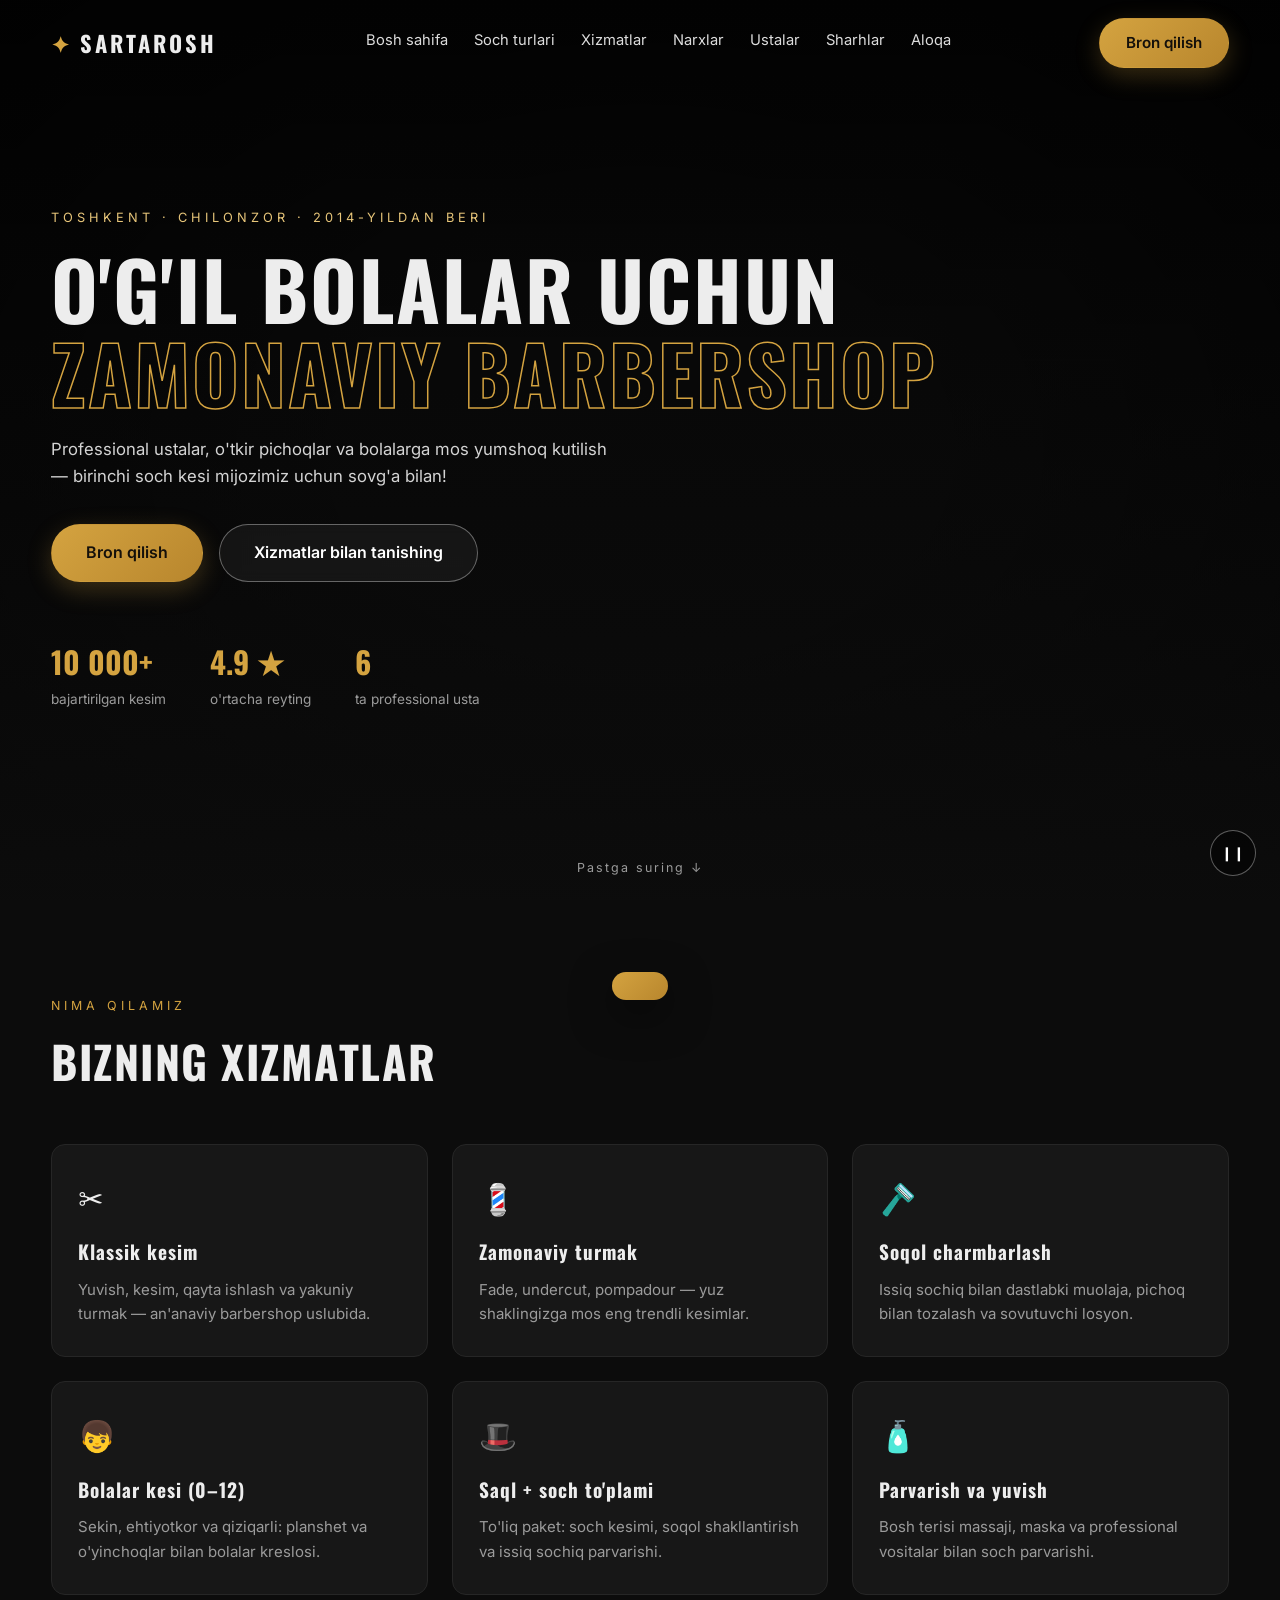
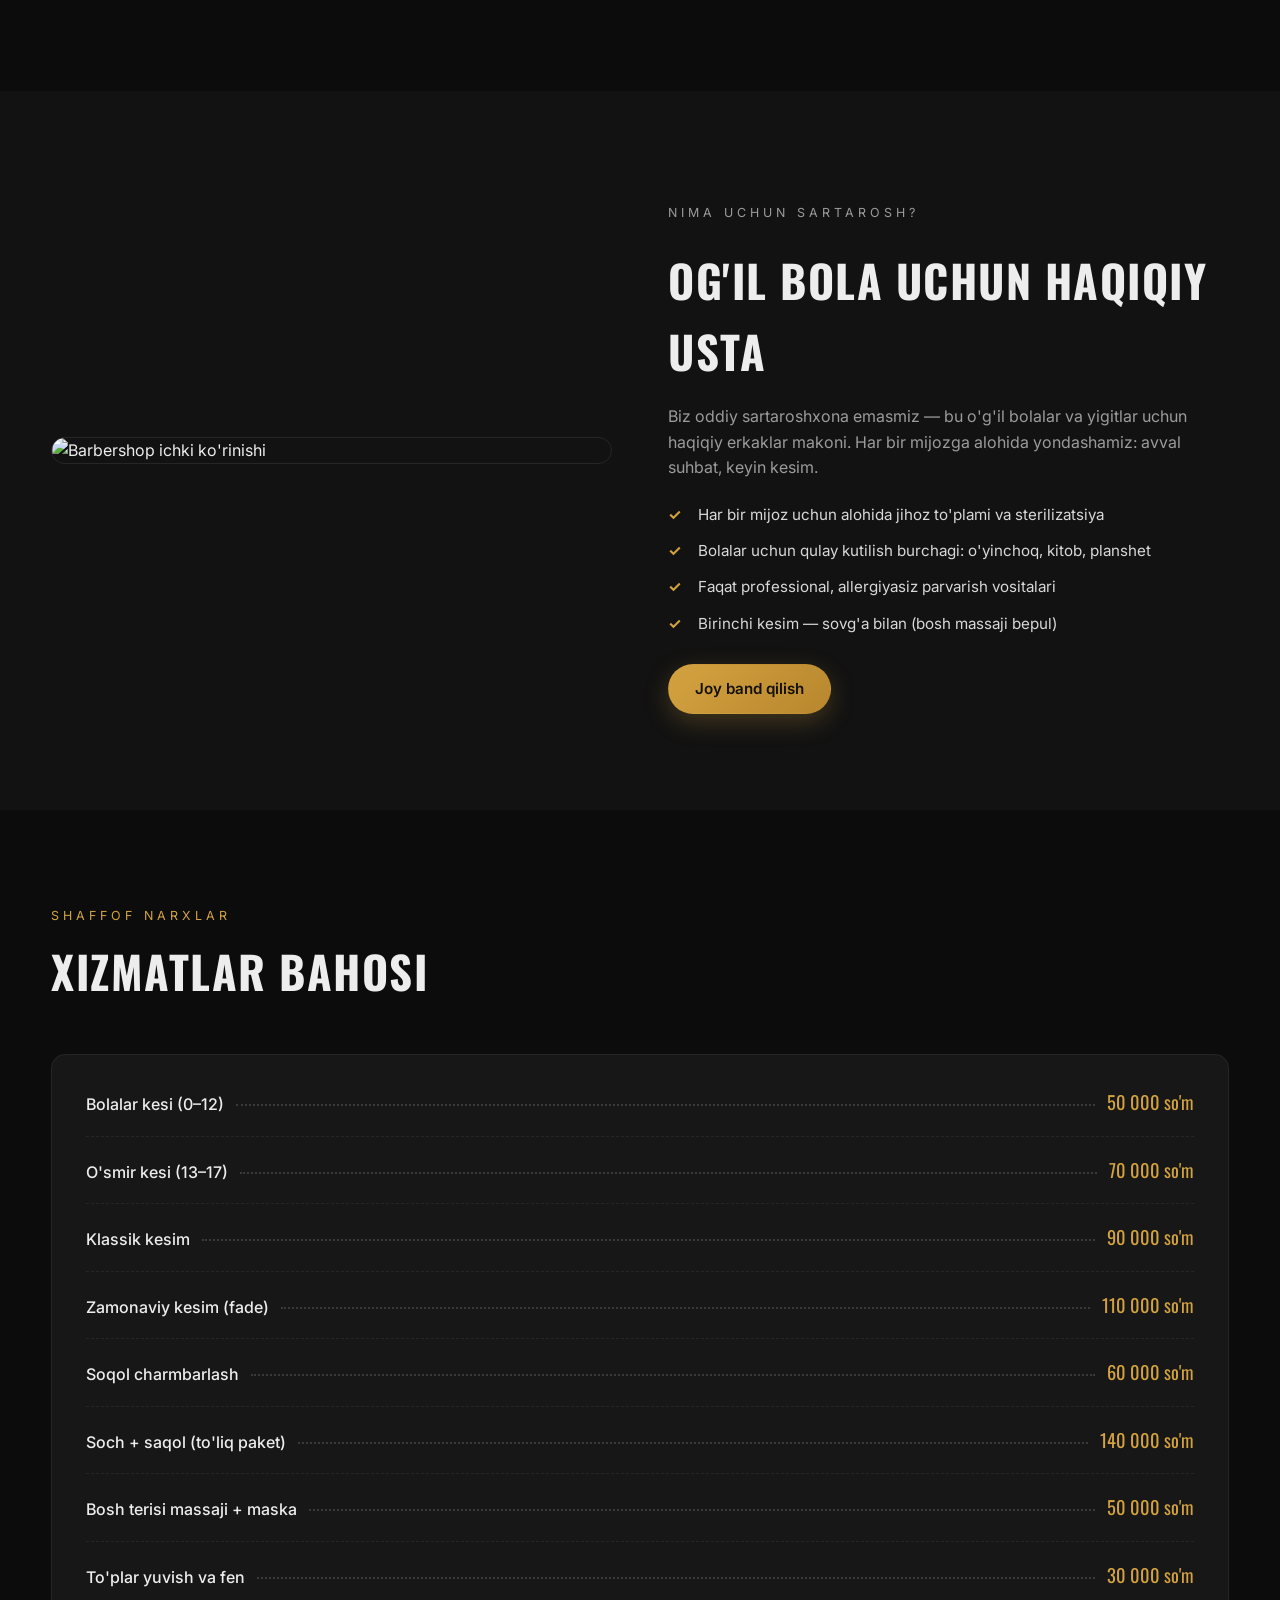
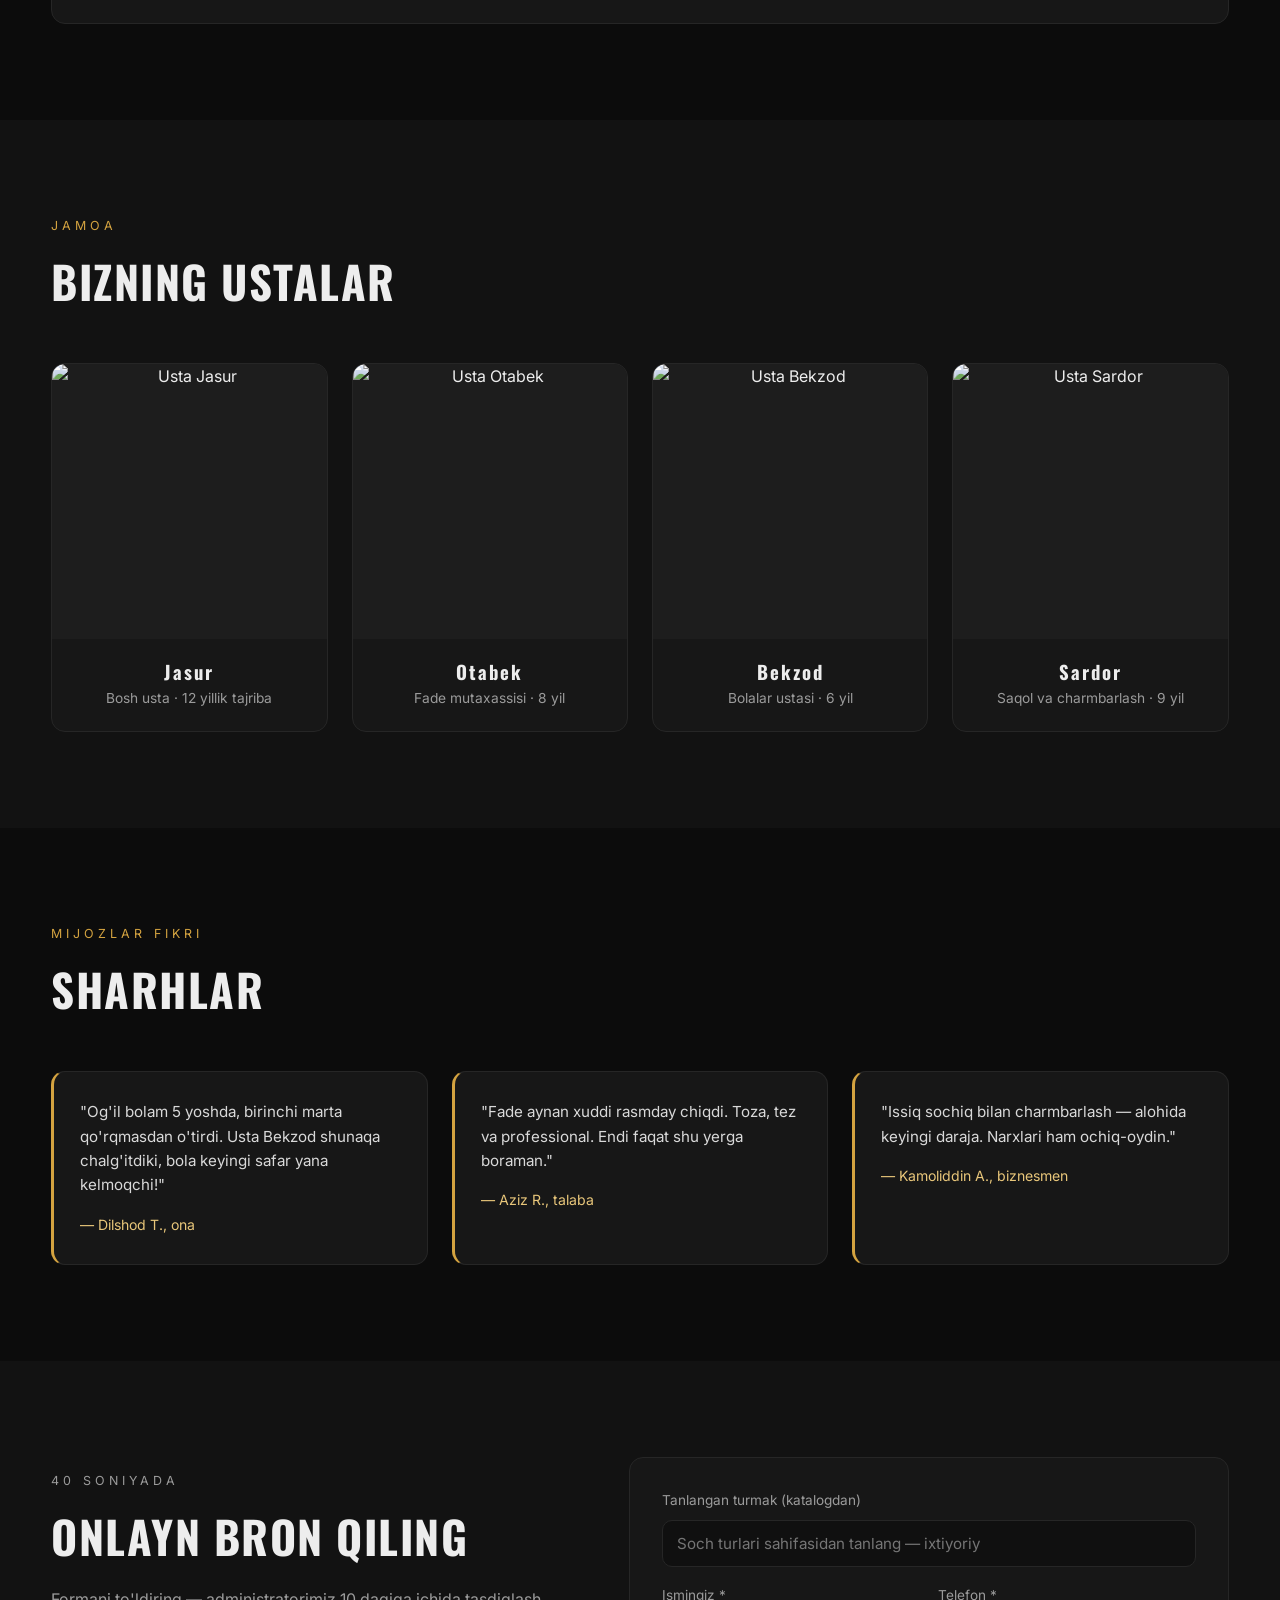
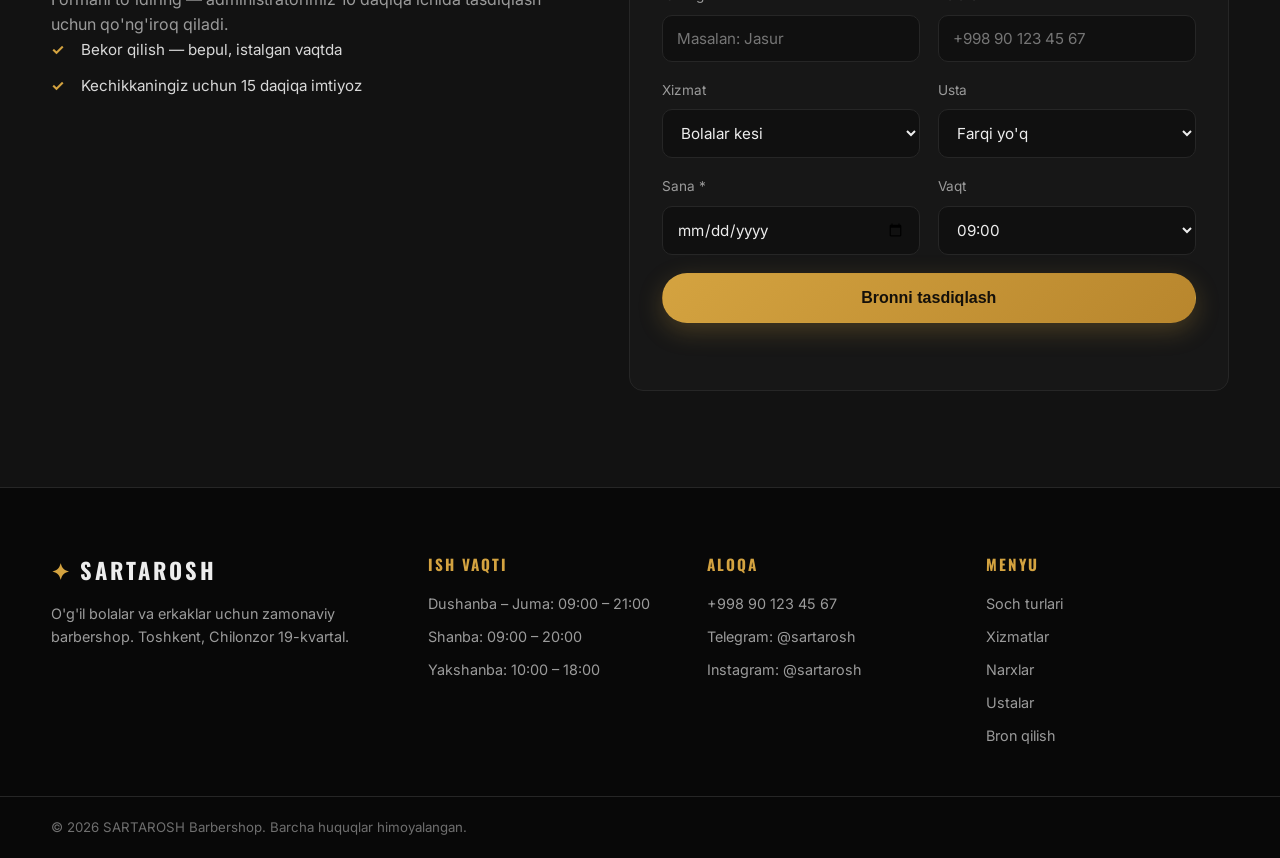
==== index.html @ 1b525645 "Sartarosh barbershop site" ====
<!DOCTYPE html>
<html lang="uz">
<head>
  <meta charset="UTF-8" />
  <meta name="viewport" content="width=device-width, initial-scale=1.0" />
  <title>SARTAROSH — O'g'il bolalar uchun zamonaviy barbershop</title>
  <meta name="description" content="SARTAROSH — o'g'il bolalar va erkaklar uchun professional barbershop. Soch turmagi, soqol charmbarlash, bolalar kesi. Onlayn bron qiling." />
  <link rel="preconnect" href="https://fonts.googleapis.com" />
  <link rel="preconnect" href="https://fonts.gstatic.com" crossorigin />
  <link href="https://fonts.googleapis.com/css2?family=Oswald:wght@400;500;600;700&family=Inter:wght@300;400;500;600&display=swap" rel="stylesheet" />
  <link rel="stylesheet" href="style.css" />
</head>
<body>

  <!-- ======= HEADER ======= -->
  <header class="header" id="header">
    <div class="container header__inner">
      <a href="#home" class="logo">
        <span class="logo__icon">✦</span>
        SARTAROSH
      </a>

      <nav class="nav" id="nav">
        <a href="#home" class="nav__link">Bosh sahifa</a>
        <a href="hairstyles.html" class="nav__link">Soch turlari</a>
        <a href="#services" class="nav__link">Xizmatlar</a>
        <a href="#prices" class="nav__link">Narxlar</a>
        <a href="#team" class="nav__link">Ustalar</a>
        <a href="#reviews" class="nav__link">Sharhlar</a>
        <a href="#contact" class="nav__link">Aloqa</a>
      </nav>

      <a href="#booking" class="btn btn--gold header__cta">Bron qilish</a>

      <button class="burger" id="burger" aria-label="Menyu" aria-expanded="false">
        <span></span><span></span><span></span>
      </button>
    </div>
  </header>

  <!-- ======= HERO (background video) ======= -->
  <section class="hero" id="home">
    <div class="hero__media">
      <video
        class="hero__video"
        id="heroVideo"
        autoplay
        muted
        loop
        playsinline
        preload="auto"
        poster="https://assets.mixkit.co/videos/43241/43241-thumb-720-0.jpg"
      >
        <source src="https://assets.mixkit.co/videos/43241/43241-720.mp4" type="video/mp4" />
      </video>
      <div class="hero__overlay"></div>
    </div>

    <div class="container hero__content">
      <p class="hero__eyebrow">Toshkent · Chilonzor · 2014-yildan beri</p>
      <h1 class="hero__title">
        O'G'IL BOLALAR UCHUN<br />
        <span>ZAMONAVIY BARBERSHOP</span>
      </h1>
      <p class="hero__subtitle">
        Professional ustalar, o'tkir pichoqlar va bolalarga mos yumshoq kutilish —
        birinchi soch kesi mijozimiz uchun sovg'a bilan!
      </p>

      <div class="hero__actions">
        <a href="#booking" class="btn btn--gold btn--lg">Bron qilish</a>
        <a href="#services" class="btn btn--ghost btn--lg">Xizmatlar bilan tanishing</a>
      </div>

      <div class="hero__stats">
        <div class="stat"><strong>10 000+</strong><span>bajartirilgan kesim</span></div>
        <div class="stat"><strong>4.9 ★</strong><span>o'rtacha reyting</span></div>
        <div class="stat"><strong>6</strong><span>ta professional usta</span></div>
      </div>
    </div>

    <button class="video-toggle" id="videoToggle" aria-label="Videoni to'xtatish">❙❙</button>
    <a href="#services" class="hero__scroll">Pastga suring ↓</a>
  </section>

  <!-- ======= SERVICES ======= -->
  <section class="section" id="services">
    <div class="container">
      <div class="section__head reveal">
        <p class="section__eyebrow">Nima qilamiz</p>
        <h2 class="section__title">Bizning xizmatlar</h2>
      </div>

      <div class="grid grid--3">
        <article class="card reveal">
          <div class="card__icon">✂️</div>
          <h3>Klassik kesim</h3>
          <p>Yuvish, kesim, qayta ishlash va yakuniy turmak — an'anaviy barbershop uslubida.</p>
        </article>

        <article class="card reveal">
          <div class="card__icon">💈</div>
          <h3>Zamonaviy turmak</h3>
          <p>Fade, undercut, pompadour — yuz shaklingizga mos eng trendli kesimlar.</p>
        </article>

        <article class="card reveal">
          <div class="card__icon">🪒</div>
          <h3>Soqol charmbarlash</h3>
          <p>Issiq sochiq bilan dastlabki muolaja, pichoq bilan tozalash va sovutuvchi losyon.</p>
        </article>

        <article class="card reveal">
          <div class="card__icon">👦</div>
          <h3>Bolalar kesi (0–12)</h3>
          <p>Sekin, ehtiyotkor va qiziqarli: planshet va o'yinchoqlar bilan bolalar kreslosi.</p>
        </article>

        <article class="card reveal">
          <div class="card__icon">🎩</div>
          <h3>Saql + soch to'plami</h3>
          <p>To'liq paket: soch kesimi, soqol shakllantirish va issiq sochiq parvarishi.</p>
        </article>

        <article class="card reveal">
          <div class="card__icon">🧴</div>
          <h3>Parvarish va yuvish</h3>
          <p>Bosh terisi massaji, maska va professional vositalar bilan soch parvarishi.</p>
        </article>
      </div>
    </div>
  </section>

  <!-- ======= ABOUT / SPLIT ======= -->
  <section class="section section--alt" id="about">
    <div class="container split">
      <div class="split__media reveal">
        <img
          src="https://images.unsplash.com/photo-1503951914875-452162b0f3f1?w=900&q=80"
          alt="Barbershop ichki ko'rinishi"
          loading="lazy"
        />
      </div>
      <div class="split__text reveal">
        <p class="section__eyebrow">Nima uchun SARTAROSH?</p>
        <h2 class="section__title">Og'il bola uchun haqiqiy usta</h2>
        <p>
          Biz oddiy sartaroshxona emasmiz — bu o'g'il bolalar va yigitlar uchun
          haqiqiy erkaklar makoni. Har bir mijozga alohida yondashamiz: avval
          suhbat, keyin kesim.
        </p>
        <ul class="checklist">
          <li>Har bir mijoz uchun alohida jihoz to'plami va sterilizatsiya</li>
          <li>Bolalar uchun qulay kutilish burchagi: o'yinchoq, kitob, planshet</li>
          <li>Faqat professional, allergiyasiz parvarish vositalari</li>
          <li>Birinchi kesim — sovg'a bilan (bosh massaji bepul)</li>
        </ul>
        <a href="#booking" class="btn btn--gold">Joy band qilish</a>
      </div>
    </div>
  </section>

  <!-- ======= PRICES ======= -->
  <section class="section" id="prices">
    <div class="container">
      <div class="section__head reveal">
        <p class="section__eyebrow">Shaffof narxlar</p>
        <h2 class="section__title">Xizmatlar bahosi</h2>
      </div>

      <div class="prices reveal">
        <div class="price"><span class="price__name">Bolalar kesi (0–12)</span><span class="price__dots"></span><span class="price__val">50 000 so'm</span></div>
        <div class="price"><span class="price__name">O'smir kesi (13–17)</span><span class="price__dots"></span><span class="price__val">70 000 so'm</span></div>
        <div class="price"><span class="price__name">Klassik kesim</span><span class="price__dots"></span><span class="price__val">90 000 so'm</span></div>
        <div class="price"><span class="price__name">Zamonaviy kesim (fade)</span><span class="price__dots"></span><span class="price__val">110 000 so'm</span></div>
        <div class="price"><span class="price__name">Soqol charmbarlash</span><span class="price__dots"></span><span class="price__val">60 000 so'm</span></div>
        <div class="price"><span class="price__name">Soch + saqol (to'liq paket)</span><span class="price__dots"></span><span class="price__val">140 000 so'm</span></div>
        <div class="price"><span class="price__name">Bosh terisi massaji + maska</span><span class="price__dots"></span><span class="price__val">50 000 so'm</span></div>
        <div class="price"><span class="price__name">To'plar yuvish va fen</span><span class="price__dots"></span><span class="price__val">30 000 so'm</span></div>
      </div>
    </div>
  </section>

  <!-- ======= TEAM ======= -->
  <section class="section section--alt" id="team">
    <div class="container">
      <div class="section__head reveal">
        <p class="section__eyebrow">Jamoa</p>
        <h2 class="section__title">Bizning ustalar</h2>
      </div>

      <div class="grid grid--4">
        <article class="person reveal">
          <div class="person__photo">
            <img src="https://images.unsplash.com/photo-1621605815971-fbc98d665033?w=600&q=80" alt="Usta Jasur" loading="lazy" />
          </div>
          <h3>Jasur</h3>
          <p>Bosh usta · 12 yillik tajriba</p>
        </article>

        <article class="person reveal">
          <div class="person__photo">
            <img src="https://images.unsplash.com/photo-1622286342621-4bd786c2447c?w=600&q=80" alt="Usta Otabek" loading="lazy" />
          </div>
          <h3>Otabek</h3>
          <p>Fade mutaxassisi · 8 yil</p>
        </article>

        <article class="person reveal">
          <div class="person__photo">
            <img src="https://images.unsplash.com/photo-1599351431202-1e0f0137899a?w=600&q=80" alt="Usta Bekzod" loading="lazy" />
          </div>
          <h3>Bekzod</h3>
          <p>Bolalar ustasi · 6 yil</p>
        </article>

        <article class="person reveal">
          <div class="person__photo">
            <img src="https://images.unsplash.com/photo-1503951914875-452162b0f3f1?w=600&q=80" alt="Usta Sardor" loading="lazy" />
          </div>
          <h3>Sardor</h3>
          <p>Saqol va charmbarlash · 9 yil</p>
        </article>
      </div>
    </div>
  </section>

  <!-- ======= REVIEWS ======= -->
  <section class="section" id="reviews">
    <div class="container">
      <div class="section__head reveal">
        <p class="section__eyebrow">Mijozlar fikri</p>
        <h2 class="section__title">Sharhlar</h2>
      </div>

      <div class="grid grid--3">
        <blockquote class="quote reveal">
          <p>"Og'il bolam 5 yoshda, birinchi marta qo'rqmasdan o'tirdi. Usta Bekzod shunaqa chalg'itdiki, bola keyingi safar yana kelmoqchi!"</p>
          <footer>— Dilshod T., ona</footer>
        </blockquote>

        <blockquote class="quote reveal">
          <p>"Fade aynan xuddi rasmday chiqdi. Toza, tez va professional. Endi faqat shu yerga boraman."</p>
          <footer>— Aziz R., talaba</footer>
        </blockquote>

        <blockquote class="quote reveal">
          <p>"Issiq sochiq bilan charmbarlash — alohida keyingi daraja. Narxlari ham ochiq-oydin."</p>
          <footer>— Kamoliddin A., biznesmen</footer>
        </blockquote>
      </div>
    </div>
  </section>

  <!-- ======= BOOKING ======= -->
  <section class="section section--alt" id="booking">
    <div class="container booking">
      <div class="booking__text reveal">
        <p class="section__eyebrow">40 soniyada</p>
        <h2 class="section__title">Onlayn bron qiling</h2>
        <p>Formani to'ldiring — administratorimiz 10 daqiqa ichida tasdiqlash uchun qo'ng'iroq qiladi.</p>
        <ul class="checklist">
          <li>Bekor qilish — bepul, istalgan vaqtda</li>
          <li>Kechikkaningiz uchun 15 daqiqa imtiyoz</li>
        </ul>
      </div>

      <form class="form reveal" id="bookingForm" novalidate>
        <label>
          Tanlangan turmak (katalogdan)
          <input type="text" name="style" id="styleInput" placeholder="Soch turlari sahifasidan tanlang — ixtiyoriy" />
        </label>
        <p class="form__style-note" id="styleNote" hidden>
          Katalogdan keldi — <a href="hairstyles.html" style="color: var(--gold-soft); text-decoration: underline;">boshqa turmakni tanlash</a>
        </p>

        <div class="form__row">
          <label>
            Ismingiz *
            <input type="text" name="name" placeholder="Masalan: Jasur" required />
          </label>
          <label>
            Telefon *
            <input type="tel" name="phone" placeholder="+998 90 123 45 67" required />
          </label>
        </div>

        <div class="form__row">
          <label>
            Xizmat
            <select name="service">
              <option>Bolalar kesi</option>
              <option>Klassik kesim</option>
              <option>Zamonaviy kesim (fade)</option>
              <option>Soqol charmbarlash</option>
              <option>Soch + saqol (to'liq paket)</option>
            </select>
          </label>
          <label>
            Usta
            <select name="barber">
              <option>Farqi yo'q</option>
              <option>Jasur</option>
              <option>Otabek</option>
              <option>Bekzod</option>
              <option>Sardor</option>
            </select>
          </label>
        </div>

        <div class="form__row">
          <label>
            Sana *
            <input type="date" name="date" required />
          </label>
          <label>
            Vaqt
            <select name="time">
              <option>09:00</option><option>10:00</option><option>11:00</option>
              <option>12:00</option><option>13:00</option><option>14:00</option>
              <option>15:00</option><option>16:00</option><option>17:00</option>
              <option>18:00</option><option>19:00</option><option>20:00</option>
            </select>
          </label>
        </div>

        <button type="submit" class="btn btn--gold btn--lg btn--block">Bronni tasdiqlash</button>
        <p class="form__note" id="formNote" role="status"></p>
      </form>
    </div>
  </section>

  <!-- ======= CONTACT / FOOTER ======= -->
  <footer class="footer" id="contact">
    <div class="container footer__grid">
      <div>
        <a href="#home" class="logo"><span class="logo__icon">✦</span> SARTAROSH</a>
        <p class="footer__about">O'g'il bolalar va erkaklar uchun zamonaviy barbershop. Toshkent, Chilonzor 19-kvartal.</p>
      </div>

      <div>
        <h4>Ish vaqti</h4>
        <ul class="footer__list">
          <li>Dushanba – Juma: 09:00 – 21:00</li>
          <li>Shanba: 09:00 – 20:00</li>
          <li>Yakshanba: 10:00 – 18:00</li>
        </ul>
      </div>

      <div>
        <h4>Aloqa</h4>
        <ul class="footer__list">
          <li><a href="tel:+998901234567">+998 90 123 45 67</a></li>
          <li><a href="https://t.me/sartarosh" target="_blank" rel="noopener">Telegram: @sartarosh</a></li>
          <li>Instagram: <a href="https://instagram.com/sartarosh" target="_blank" rel="noopener">@sartarosh</a></li>
        </ul>
      </div>

      <div>
        <h4>Menyu</h4>
        <ul class="footer__list">
          <li><a href="hairstyles.html">Soch turlari</a></li>
          <li><a href="#services">Xizmatlar</a></li>
          <li><a href="#prices">Narxlar</a></li>
          <li><a href="#team">Ustalar</a></li>
          <li><a href="#booking">Bron qilish</a></li>
        </ul>
      </div>
    </div>

    <div class="footer__bottom">
      <div class="container">© <span id="year"></span> SARTAROSH Barbershop. Barcha huquqlar himoyalangan.</div>
    </div>
  </footer>

  <!-- Toast -->
  <div class="toast" id="toast" role="alert"></div>

  <script src="script.js"></script>
</body>
</html>
---- style.css ----
/* ============ SARTAROSH — barbershop ============ */
:root {
  --bg: #0c0c0c;
  --bg-alt: #121212;
  --card: #171717;
  --gold: #d4a340;
  --gold-soft: #e8c67a;
  --text: #ededed;
  --muted: #9b9b9b;
  --line: #262626;
  --radius: 14px;
  --container: 1180px;
}

* { margin: 0; padding: 0; box-sizing: border-box; }

html { scroll-behavior: smooth; }

body {
  font-family: "Inter", system-ui, sans-serif;
  background: var(--bg);
  color: var(--text);
  line-height: 1.6;
  -webkit-font-smoothing: antialiased;
}

img { max-width: 100%; display: block; }
a { color: inherit; text-decoration: none; }
ul { list-style: none; }

.container {
  width: min(var(--container), 92%);
  margin-inline: auto;
}

/* ---------- Buttons ---------- */
.btn {
  display: inline-block;
  padding: 12px 26px;
  border-radius: 999px;
  font-weight: 600;
  font-size: 0.95rem;
  border: 1px solid transparent;
  cursor: pointer;
  transition: transform 0.2s ease, background 0.2s ease, box-shadow 0.2s ease;
  text-align: center;
}
.btn:hover { transform: translateY(-2px); }

.btn--gold {
  background: linear-gradient(135deg, var(--gold), #b8862d);
  color: #14100a;
  box-shadow: 0 8px 24px rgba(212, 163, 64, 0.25);
}
.btn--gold:hover { box-shadow: 0 12px 30px rgba(212, 163, 64, 0.4); }

.btn--ghost {
  border-color: rgba(255, 255, 255, 0.35);
  color: #fff;
  background: rgba(255, 255, 255, 0.05);
  backdrop-filter: blur(6px);
}
.btn--ghost:hover { background: rgba(255, 255, 255, 0.12); }

.btn--lg { padding: 15px 34px; font-size: 1rem; }
.btn--block { width: 100%; }

/* ---------- Header ---------- */
.header {
  position: fixed;
  inset: 0 0 auto 0;
  z-index: 50;
  padding: 18px 0;
  transition: background 0.3s ease, padding 0.3s ease, box-shadow 0.3s ease;
}
.header.is-scrolled {
  background: rgba(10, 10, 10, 0.9);
  backdrop-filter: blur(12px);
  padding: 10px 0;
  box-shadow: 0 6px 30px rgba(0, 0, 0, 0.5);
}
.header__inner {
  display: flex;
  align-items: center;
  justify-content: space-between;
  gap: 20px;
}
.logo {
  font-family: "Oswald", sans-serif;
  font-size: 1.4rem;
  font-weight: 700;
  letter-spacing: 3px;
  display: flex;
  align-items: center;
  gap: 8px;
}
.logo__icon { color: var(--gold); }

.nav { display: flex; gap: 26px; }
.nav__link {
  font-size: 0.92rem;
  color: #dcdcdc;
  position: relative;
  padding-bottom: 4px;
}
.nav__link::after {
  content: "";
  position: absolute;
  left: 0; bottom: 0;
  width: 0; height: 2px;
  background: var(--gold);
  transition: width 0.25s ease;
}
.nav__link:hover::after { width: 100%; }

.burger {
  display: none;
  flex-direction: column;
  gap: 5px;
  background: none;
  border: 0;
  cursor: pointer;
  padding: 6px;
}
.burger span {
  width: 26px; height: 2px;
  background: #fff;
  transition: transform 0.25s ease, opacity 0.25s ease;
}
.burger.is-open span:nth-child(1) { transform: translateY(7px) rotate(45deg); }
.burger.is-open span:nth-child(2) { opacity: 0; }
.burger.is-open span:nth-child(3) { transform: translateY(-7px) rotate(-45deg); }

/* ---------- Hero with background video ---------- */
.hero {
  position: relative;
  min-height: 100vh;
  display: flex;
  align-items: center;
  overflow: hidden;
}
.hero__media { position: absolute; inset: 0; z-index: 0; }
.hero__video {
  width: 100%;
  height: 100%;
  object-fit: cover;
  filter: saturate(0.85);
}
.hero__overlay {
  position: absolute;
  inset: 0;
  background:
    linear-gradient(to bottom, rgba(0, 0, 0, 0.75) 0%, rgba(0, 0, 0, 0.35) 40%, rgba(12, 12, 12, 0.95) 100%),
    radial-gradient(ellipse at center, transparent 30%, rgba(0, 0, 0, 0.6) 100%);
}
.hero__content {
  position: relative;
  z-index: 2;
  padding-top: 110px;
  padding-bottom: 90px;
}
.hero__eyebrow {
  color: var(--gold-soft);
  text-transform: uppercase;
  letter-spacing: 4px;
  font-size: 0.8rem;
  margin-bottom: 18px;
}
.hero__title {
  font-family: "Oswald", sans-serif;
  font-size: clamp(2.4rem, 6.5vw, 5rem);
  line-height: 1.05;
  letter-spacing: 2px;
  text-transform: uppercase;
}
.hero__title span {
  color: transparent;
  -webkit-text-stroke: 1.5px var(--gold);
}
.hero__subtitle {
  max-width: 560px;
  margin-top: 22px;
  color: #d4d4d4;
  font-size: 1.05rem;
}
.hero__actions {
  display: flex;
  flex-wrap: wrap;
  gap: 16px;
  margin-top: 34px;
}
.hero__stats {
  display: flex;
  flex-wrap: wrap;
  gap: 44px;
  margin-top: 56px;
}
.stat strong {
  display: block;
  font-family: "Oswald", sans-serif;
  font-size: 1.9rem;
  color: var(--gold);
}
.stat span { font-size: 0.85rem; color: var(--muted); }

.hero__scroll {
  position: absolute;
  left: 50%;
  bottom: 22px;
  transform: translateX(-50%);
  z-index: 2;
  font-size: 0.78rem;
  letter-spacing: 2px;
  color: var(--muted);
  animation: bob 2s ease-in-out infinite;
}
@keyframes bob {
  0%, 100% { transform: translate(-50%, 0); }
  50% { transform: translate(-50%, 7px); }
}

.video-toggle {
  position: absolute;
  right: 24px;
  bottom: 24px;
  z-index: 3;
  width: 46px; height: 46px;
  border-radius: 50%;
  border: 1px solid rgba(255, 255, 255, 0.35);
  background: rgba(0, 0, 0, 0.45);
  color: #fff;
  cursor: pointer;
  font-size: 0.85rem;
  transition: background 0.2s ease;
}
.video-toggle:hover { background: rgba(0, 0, 0, 0.75); }

/* ---------- Sections ---------- */
.section { padding: 96px 0; }
.section--alt { background: var(--bg-alt); }

.section__head { margin-bottom: 46px; }
.section__eyebrow {
  color: var(--gold);
  text-transform: uppercase;
  letter-spacing: 4px;
  font-size: 0.78rem;
  margin-bottom: 10px;
}
.section__title {
  font-family: "Oswald", sans-serif;
  font-size: clamp(1.8rem, 4vw, 2.8rem);
  letter-spacing: 1.5px;
  text-transform: uppercase;
}

.grid { display: grid; gap: 24px; }
.grid--3 { grid-template-columns: repeat(3, 1fr); }
.grid--4 { grid-template-columns: repeat(4, 1fr); }

/* ---------- Cards ---------- */
.card {
  background: var(--card);
  border: 1px solid var(--line);
  border-radius: var(--radius);
  padding: 30px 26px;
  transition: transform 0.25s ease, border-color 0.25s ease;
}
.card:hover {
  transform: translateY(-6px);
  border-color: rgba(212, 163, 64, 0.55);
}
.card__icon { font-size: 1.9rem; margin-bottom: 14px; }
.card h3 {
  font-family: "Oswald", sans-serif;
  font-size: 1.2rem;
  letter-spacing: 1px;
  margin-bottom: 10px;
}
.card p { color: var(--muted); font-size: 0.94rem; }

/* ---------- Split (about) ---------- */
.split {
  display: grid;
  grid-template-columns: 1fr 1fr;
  gap: 56px;
  align-items: center;
}
.split__media img {
  border-radius: var(--radius);
  height: 100%;
  max-height: 480px;
  width: 100%;
  object-fit: cover;
  border: 1px solid var(--line);
}
.split__text p { color: var(--muted); margin: 16px 0 22px; }

.checklist { margin-bottom: 28px; display: grid; gap: 12px; }
.checklist li {
  padding-left: 30px;
  position: relative;
  color: #d8d8d8;
  font-size: 0.95rem;
}
.checklist li::before {
  content: "✓";
  position: absolute;
  left: 0; top: 0;
  color: var(--gold);
  font-weight: 700;
}

/* ---------- Prices ---------- */
.prices {
  background: var(--card);
  border: 1px solid var(--line);
  border-radius: var(--radius);
  padding: 14px 34px;
}
.price {
  display: flex;
  align-items: baseline;
  gap: 12px;
  padding: 18px 0;
  border-bottom: 1px dashed var(--line);
}
.price:last-child { border-bottom: 0; }
.price__name { font-weight: 500; }
.price__dots {
  flex: 1;
  border-bottom: 2px dotted #3a3a3a;
  transform: translateY(-4px);
}
.price__val {
  font-family: "Oswald", sans-serif;
  color: var(--gold);
  font-size: 1.15rem;
  white-space: nowrap;
}

/* ---------- Team ---------- */
.person {
  background: var(--card);
  border: 1px solid var(--line);
  border-radius: var(--radius);
  overflow: hidden;
  text-align: center;
  padding-bottom: 22px;
  transition: transform 0.25s ease;
}
.person:hover { transform: translateY(-6px); }
.person__photo {
  aspect-ratio: 1 / 1;
  overflow: hidden;
  background: #1d1d1d;
}
.person__photo img {
  width: 100%; height: 100%;
  object-fit: cover;
  filter: grayscale(35%);
  transition: filter 0.3s ease, transform 0.4s ease;
}
.person:hover .person__photo img { filter: grayscale(0%); transform: scale(1.05); }
.person h3 {
  font-family: "Oswald", sans-serif;
  letter-spacing: 2px;
  margin-top: 18px;
}
.person p { color: var(--muted); font-size: 0.86rem; }

/* ---------- Reviews ---------- */
.quote {
  background: var(--card);
  border: 1px solid var(--line);
  border-left: 3px solid var(--gold);
  border-radius: var(--radius);
  padding: 28px 26px;
  font-size: 0.95rem;
  color: #d9d9d9;
}
.quote footer {
  margin-top: 16px;
  color: var(--gold-soft);
  font-size: 0.88rem;
}

/* ---------- Booking ---------- */
.booking {
  display: grid;
  grid-template-columns: 1fr 1.15fr;
  gap: 56px;
  align-items: start;
}
.booking__text p { color: var(--muted); margin-top: 14px; }

.form {
  background: var(--card);
  border: 1px solid var(--line);
  border-radius: var(--radius);
  padding: 32px;
  display: grid;
  gap: 18px;
}
.form__row {
  display: grid;
  grid-template-columns: 1fr 1fr;
  gap: 18px;
}
.form label {
  display: grid;
  gap: 8px;
  font-size: 0.85rem;
  color: var(--muted);
}
.form input,
.form select {
  width: 100%;
  padding: 13px 14px;
  border-radius: 10px;
  border: 1px solid var(--line);
  background: #101010;
  color: var(--text);
  font-family: inherit;
  font-size: 0.95rem;
  transition: border-color 0.2s ease;
}
.form input:focus,
.form select:focus {
  outline: none;
  border-color: var(--gold);
}
.form input.invalid { border-color: #e05252; }
.form__note { font-size: 0.88rem; color: var(--gold-soft); min-height: 1.2em; }
.form__note.error { color: #e05252; }

/* ---------- Footer ---------- */
.footer {
  background: #080808;
  border-top: 1px solid var(--line);
  padding-top: 64px;
}
.footer__grid {
  display: grid;
  grid-template-columns: 1.4fr 1fr 1fr 1fr;
  gap: 36px;
  padding-bottom: 48px;
}
.footer h4 {
  font-family: "Oswald", sans-serif;
  letter-spacing: 2px;
  color: var(--gold);
  margin-bottom: 16px;
  text-transform: uppercase;
  font-size: 0.95rem;
}
.footer__about { color: var(--muted); font-size: 0.9rem; margin-top: 14px; max-width: 320px; }
.footer__list { display: grid; gap: 10px; color: var(--muted); font-size: 0.9rem; }
.footer__list a:hover { color: var(--gold-soft); }
.footer__bottom {
  border-top: 1px solid var(--line);
  padding: 20px 0;
  color: #6f6f6f;
  font-size: 0.83rem;
}

/* ---------- Toast ---------- */
.toast {
  position: fixed;
  left: 50%;
  bottom: -100px;
  transform: translateX(-50%);
  background: linear-gradient(135deg, var(--gold), #b8862d);
  color: #14100a;
  padding: 14px 28px;
  border-radius: 999px;
  font-weight: 600;
  box-shadow: 0 14px 40px rgba(0, 0, 0, 0.5);
  transition: bottom 0.35s ease;
  z-index: 100;
  max-width: 90vw;
  text-align: center;
}
.toast.show { bottom: 30px; }

/* ---------- Reveal animation ---------- */
.reveal {
  opacity: 0;
  transform: translateY(28px);
  transition: opacity 0.7s ease, transform 0.7s ease;
}
.reveal.visible { opacity: 1; transform: none; }

@media (prefers-reduced-motion: reduce) {
  html { scroll-behavior: auto; }
  .reveal { opacity: 1; transform: none; transition: none; }
  .hero__scroll { animation: none; }
}

/* ---------- Responsive ---------- */
@media (max-width: 980px) {
  .grid--3, .grid--4 { grid-template-columns: repeat(2, 1fr); }
  .split, .booking { grid-template-columns: 1fr; gap: 36px; }
  .footer__grid { grid-template-columns: 1fr 1fr; }
}

@media (max-width: 760px) {
  .header__cta { display: none; }
  .burger { display: flex; }
  .nav {
    position: fixed;
    inset: 0 0 auto 0;
    top: 0;
    height: 100vh;
    background: rgba(8, 8, 8, 0.97);
    flex-direction: column;
    align-items: center;
    justify-content: center;
    gap: 30px;
    transform: translateY(-100%);
    transition: transform 0.35s ease;
    z-index: -1;
  }
  .nav.is-open { transform: translateY(0); }
  .nav__link { font-size: 1.25rem; font-family: "Oswald", sans-serif; letter-spacing: 2px; }
  .hero__stats { gap: 26px; }
  .form__row { grid-template-columns: 1fr; }
}

@media (max-width: 520px) {
  .grid--3, .grid--4 { grid-template-columns: 1fr; }
  .footer__grid { grid-template-columns: 1fr; }
  .section { padding: 70px 0; }
  .prices { padding: 8px 18px; }
  .price { flex-wrap: wrap; }
  .form { padding: 22px; }
}

/* ---------- Katalog (soch turlari sahifasi) ---------- */
.page-hero {
  padding: 150px 0 40px;
  text-align: center;
}
.page-hero .section__eyebrow { margin-bottom: 12px; }
.page-hero__sub {
  max-width: 620px;
  margin: 16px auto 0;
  color: var(--muted);
}

.filters {
  display: flex;
  flex-wrap: wrap;
  justify-content: center;
  gap: 10px;
  margin-bottom: 40px;
}
.filter-btn {
  padding: 9px 22px;
  border-radius: 999px;
  border: 1px solid var(--line);
  background: var(--card);
  color: #dcdcdc;
  font: inherit;
  font-size: 0.9rem;
  cursor: pointer;
  transition: border-color 0.2s ease, background 0.2s ease, color 0.2s ease;
}
.filter-btn:hover { border-color: rgba(212, 163, 64, 0.55); }
.filter-btn.is-active {
  background: linear-gradient(135deg, var(--gold), #b8862d);
  color: #14100a;
  border-color: transparent;
  font-weight: 600;
}

.style-card {
  background: var(--card);
  border: 1px solid var(--line);
  border-radius: var(--radius);
  overflow: hidden;
  display: flex;
  flex-direction: column;
  transition: transform 0.25s ease, border-color 0.25s ease;
}
.style-card:hover {
  transform: translateY(-6px);
  border-color: rgba(212, 163, 64, 0.55);
}
.style-card.is-hidden { display: none; }
.style-card__img {
  aspect-ratio: 4 / 3;
  overflow: hidden;
  background: #1d1d1d;
}
.style-card__img img {
  width: 100%;
  height: 100%;
  object-fit: cover;
  filter: grayscale(30%);
  transition: filter 0.3s ease, transform 0.4s ease;
}
.style-card:hover .style-card__img img { filter: grayscale(0%); transform: scale(1.05); }
.style-card__body {
  padding: 20px;
  display: flex;
  flex-direction: column;
  gap: 10px;
  flex: 1;
}
.style-card__tag {
  font-size: 0.72rem;
  letter-spacing: 2px;
  text-transform: uppercase;
  color: var(--gold);
}
.style-card__head {
  display: flex;
  justify-content: space-between;
  align-items: baseline;
  gap: 10px;
}
.style-card__head h3 {
  font-family: "Oswald", sans-serif;
  font-size: 1.15rem;
  letter-spacing: 1px;
}
.style-card__price {
  font-family: "Oswald", sans-serif;
  color: var(--gold);
  font-size: 1.05rem;
  white-space: nowrap;
}
.style-card p { color: var(--muted); font-size: 0.9rem; flex: 1; }
.style-card .btn { margin-top: 6px; }

/* ---------- Formada tanlangan turmak ---------- */
.form__style-note {
  font-size: 0.82rem;
  color: var(--gold-soft);
  margin-top: -6px;
}
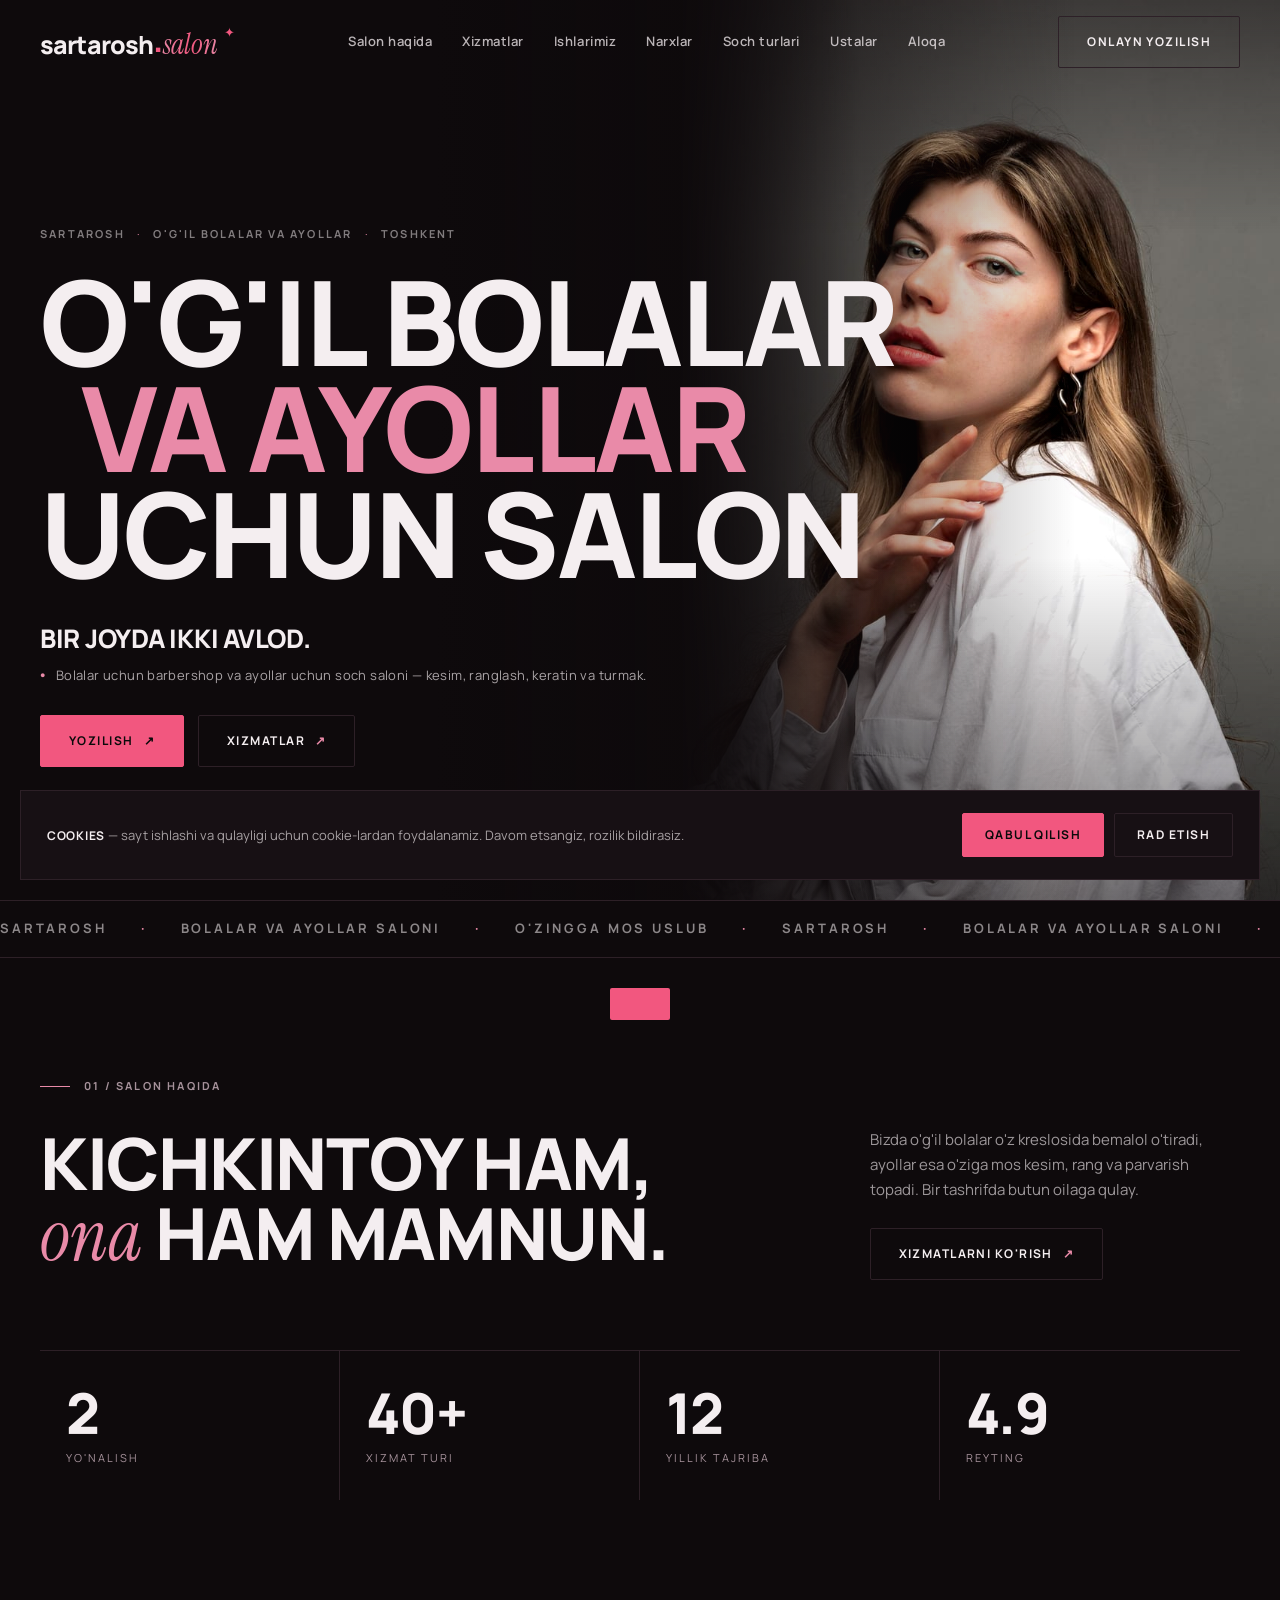
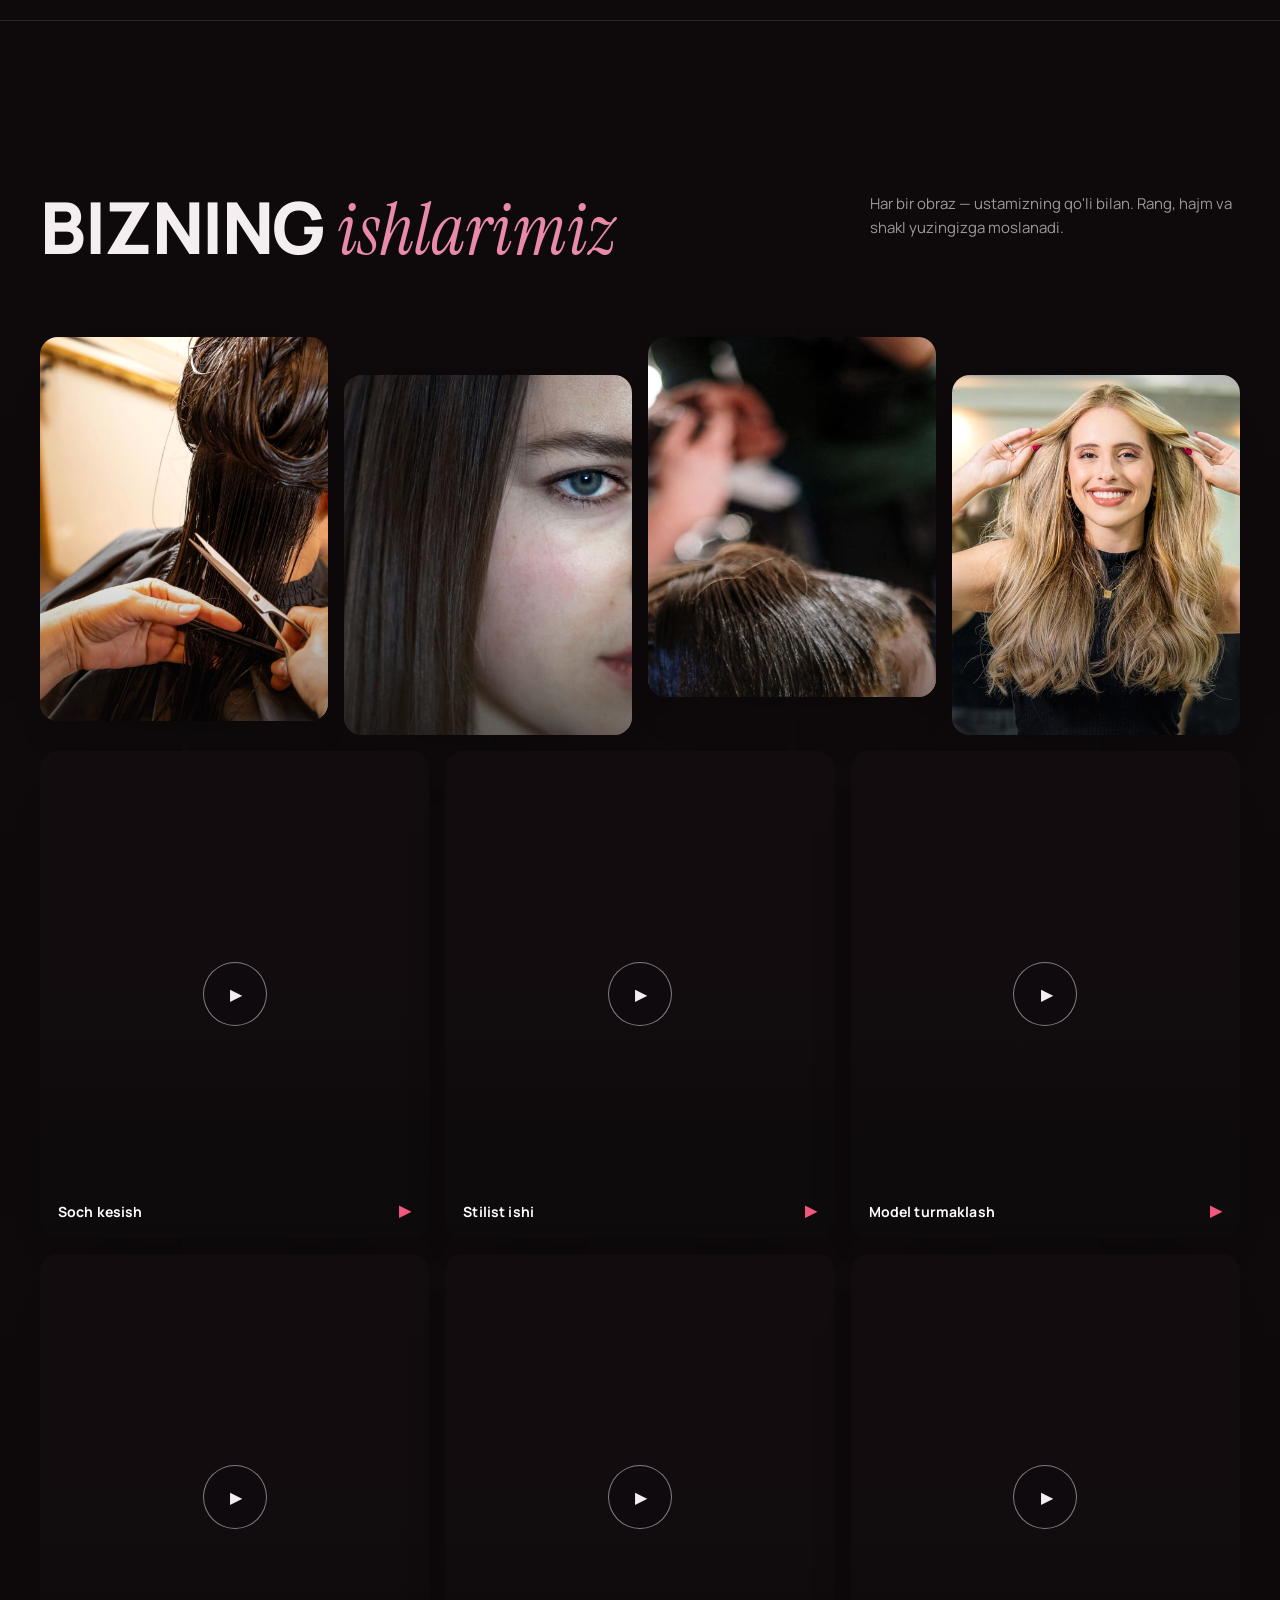
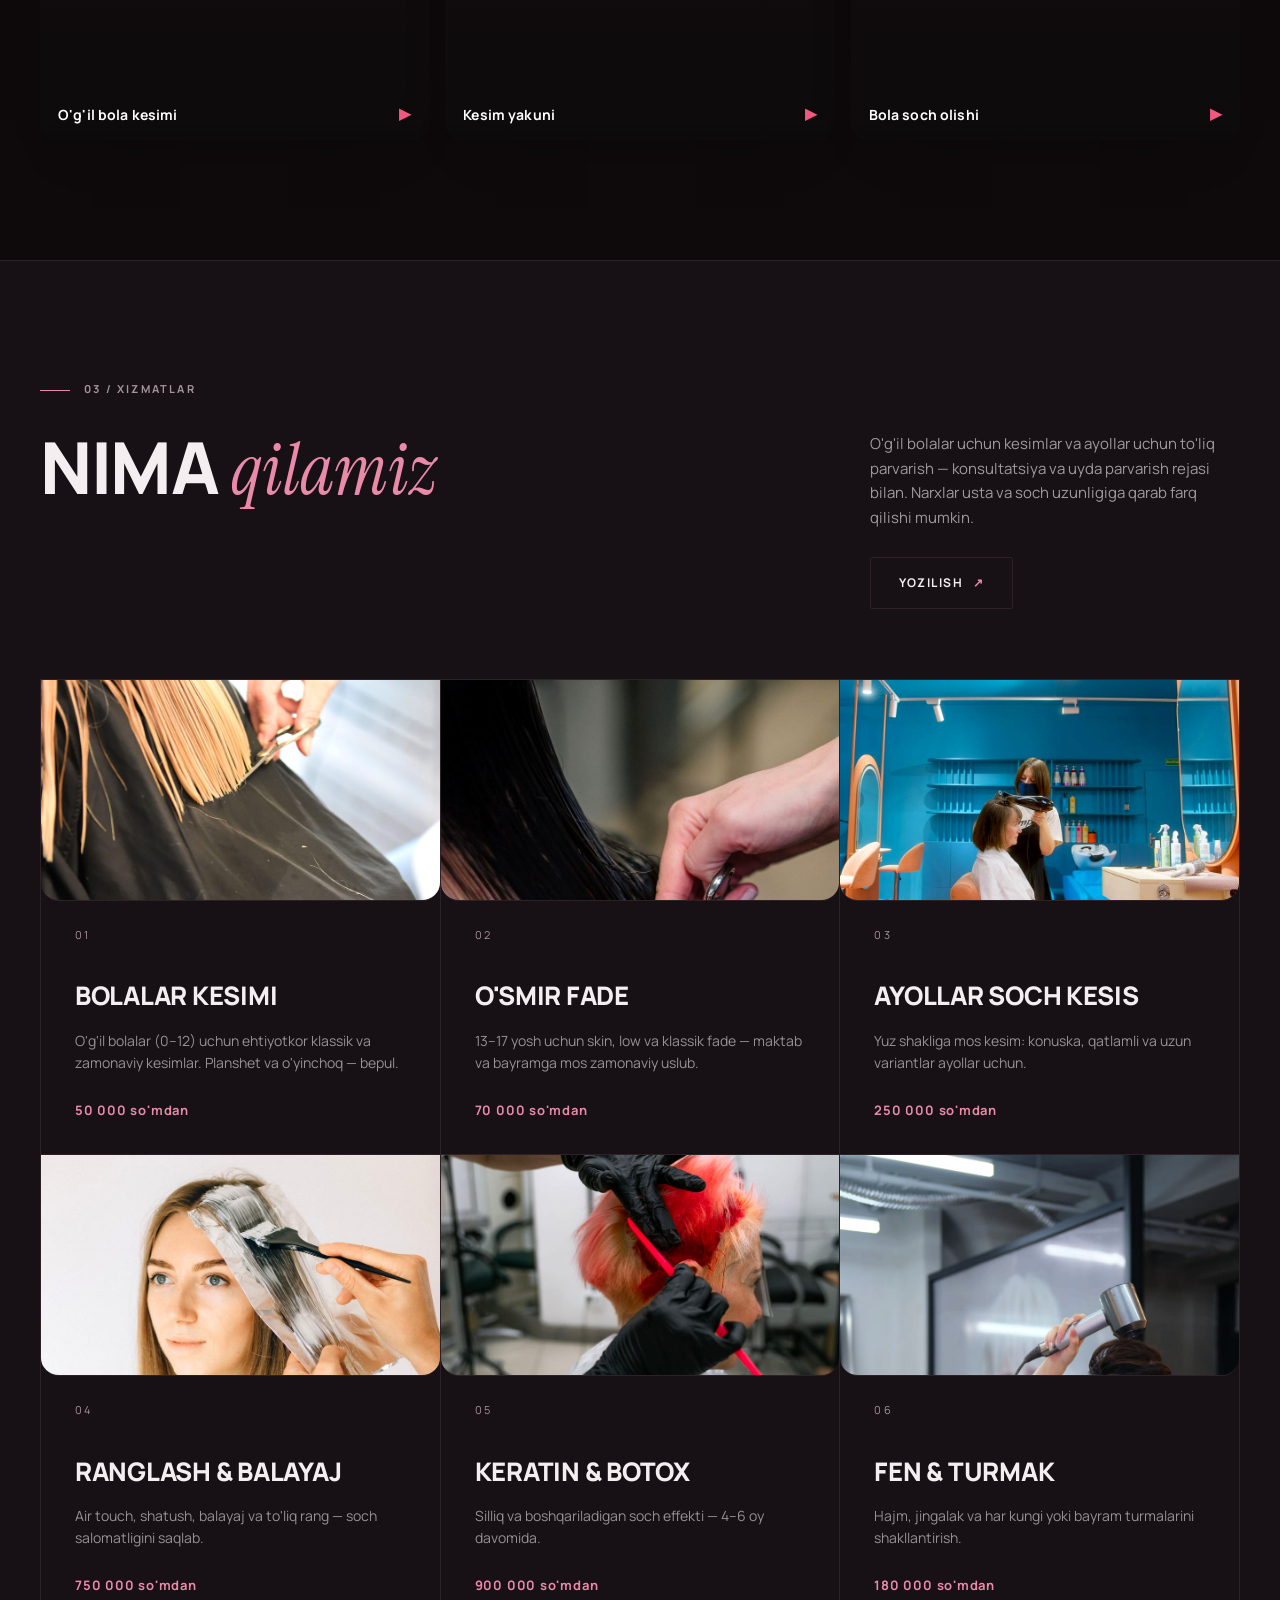
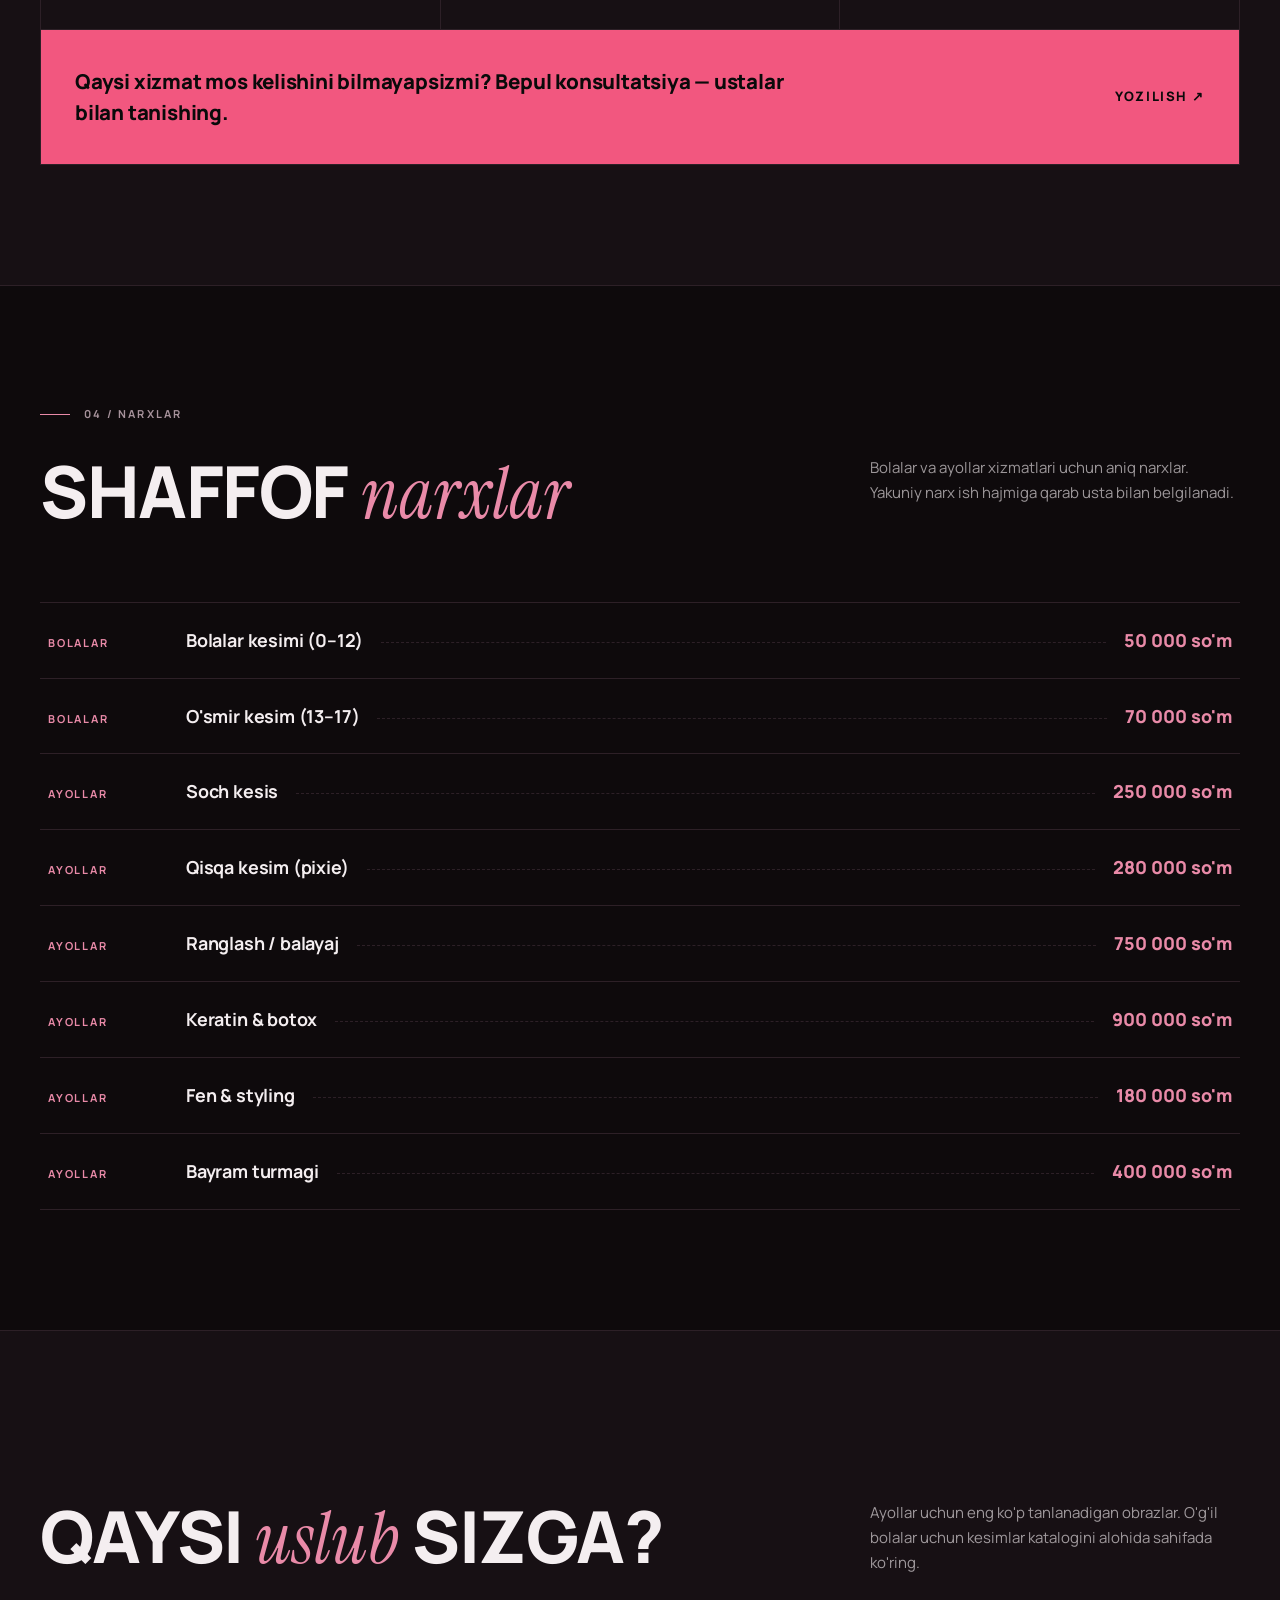
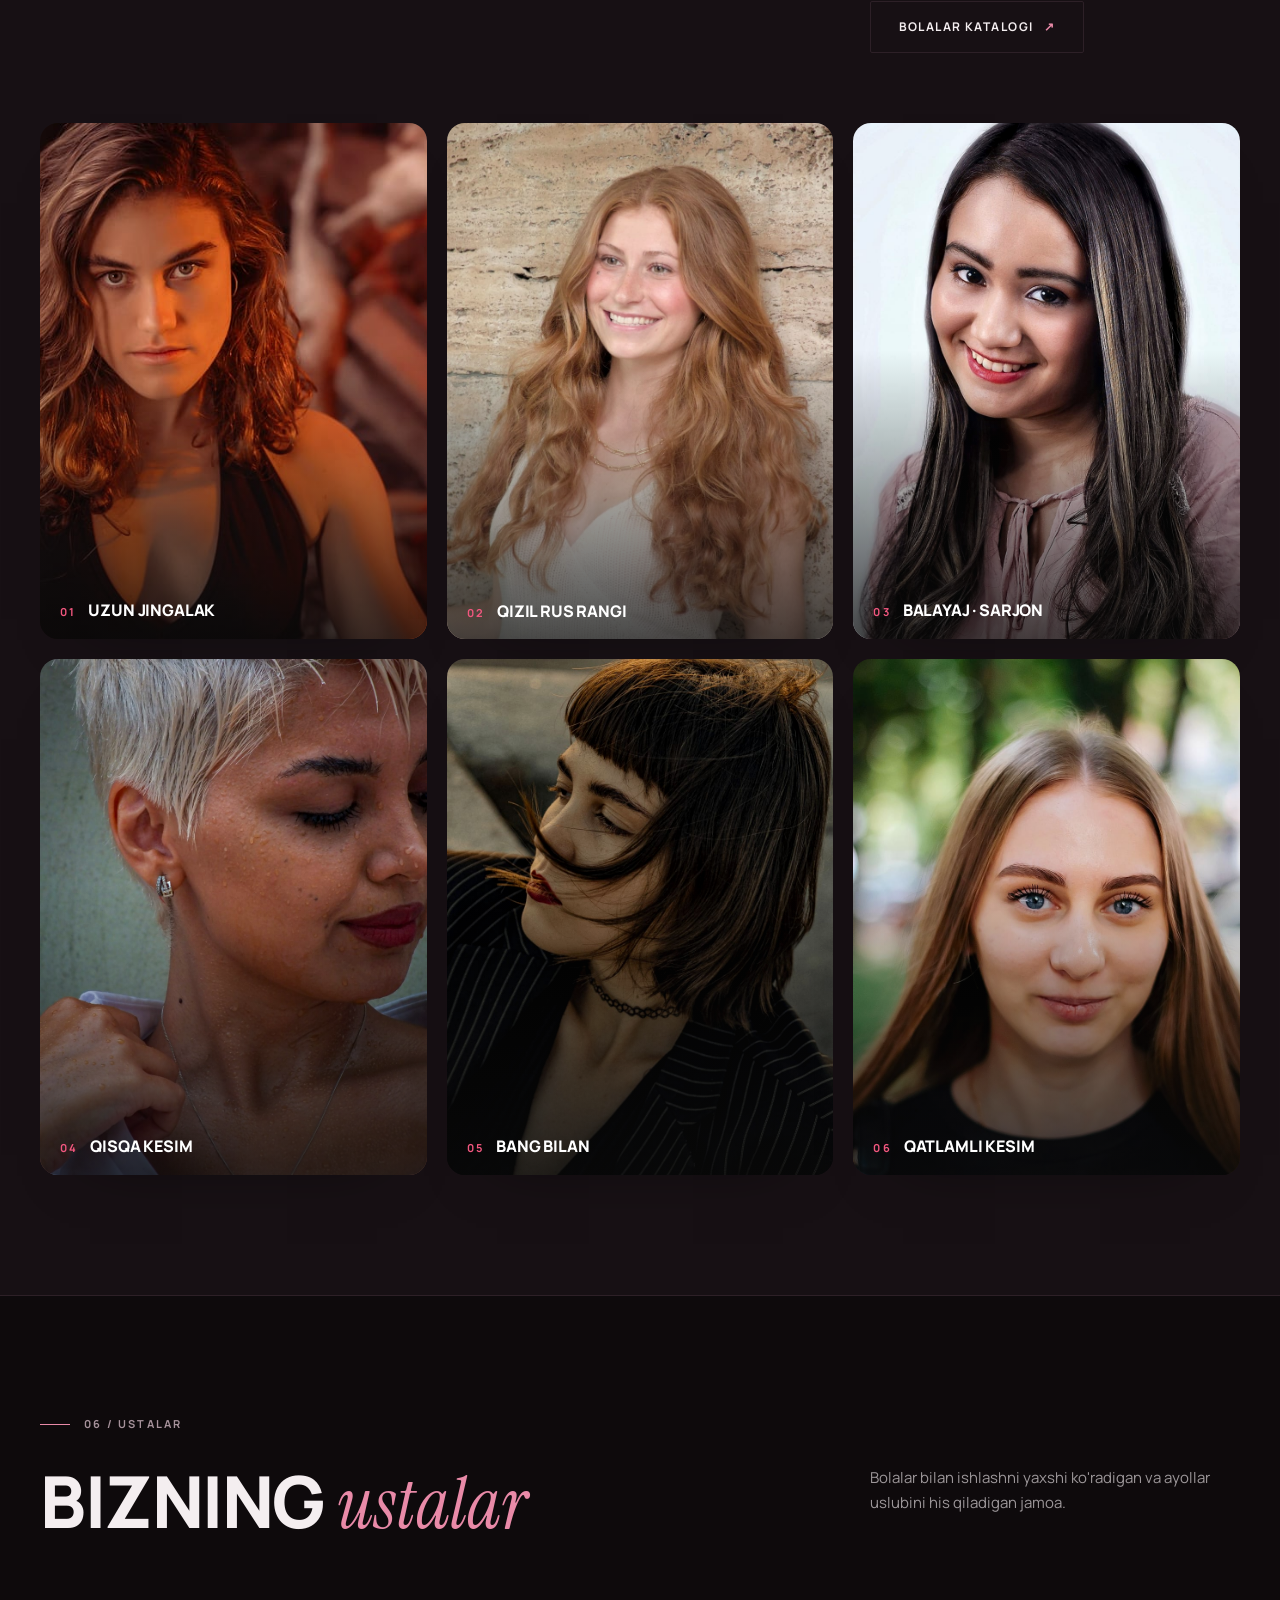
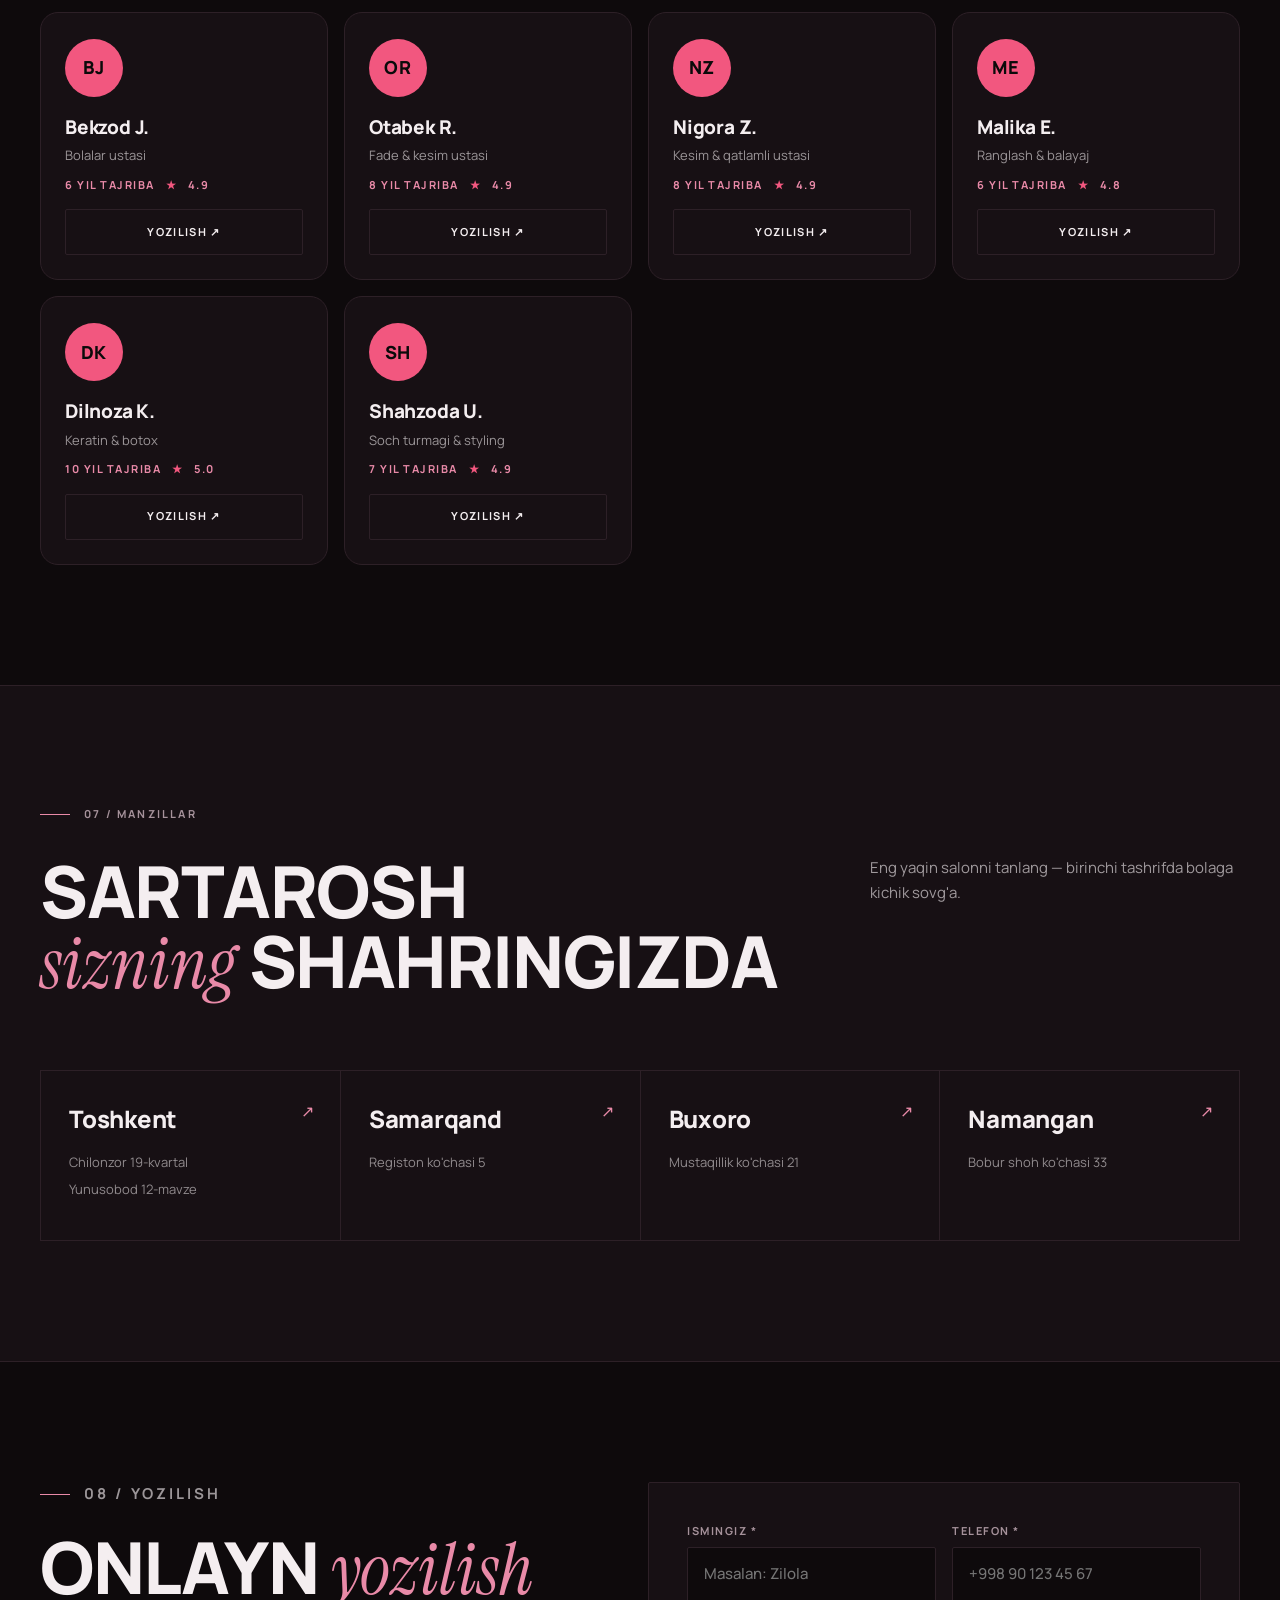
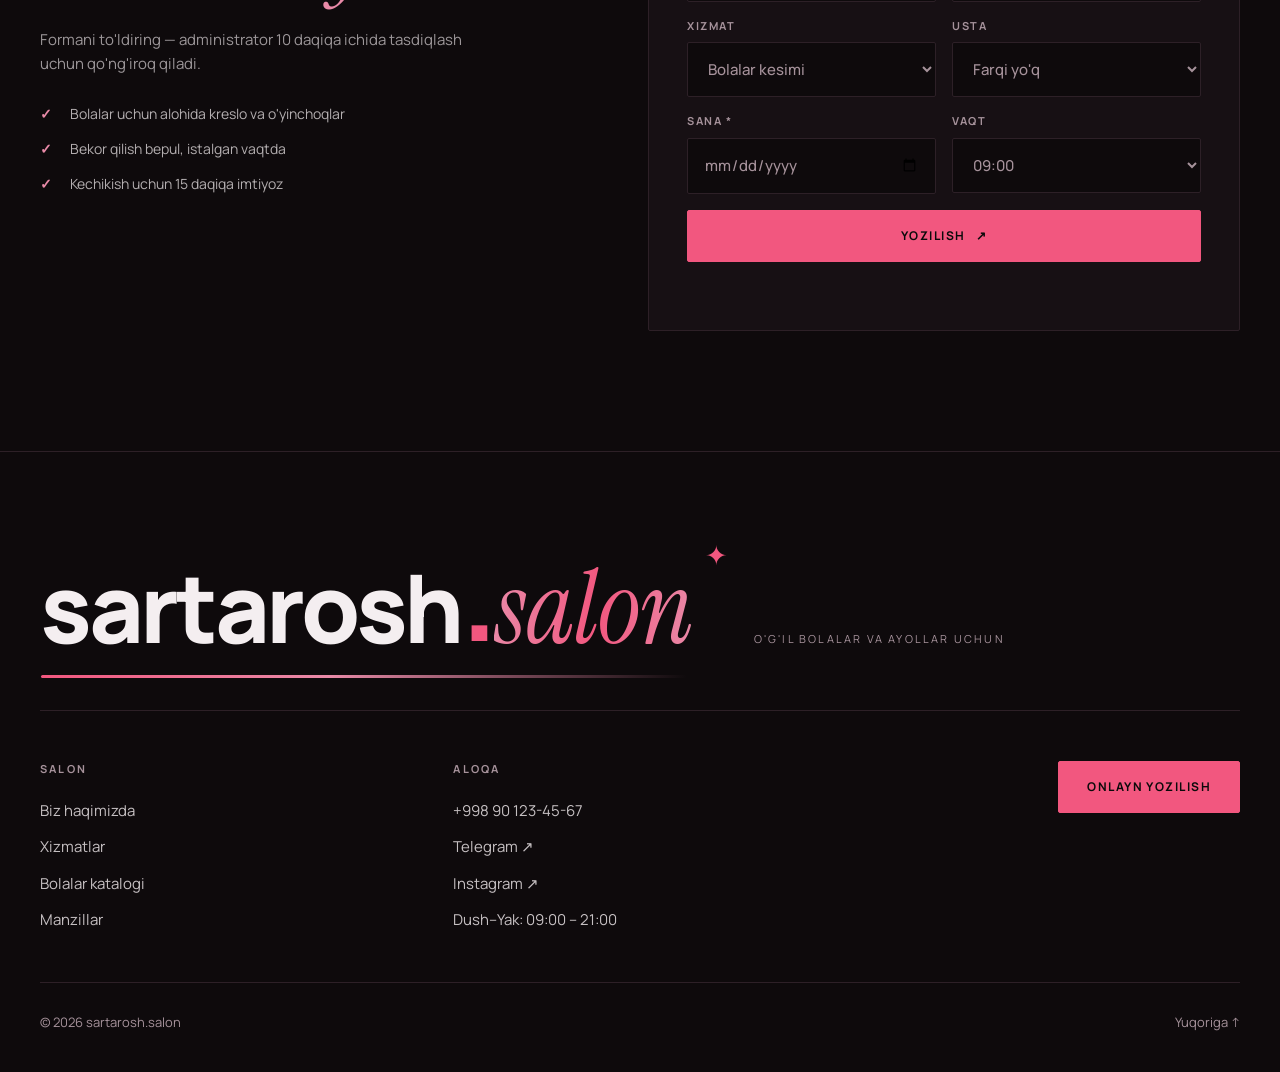
==== commit 1bca8c9b: "Update site design, add assets, extend vercel builds" ====
--- a/index.html
+++ b/index.html
@@ -1,320 +1,416 @@
 <!DOCTYPE html>
 <html lang="uz">
 <head>
-  <meta charset="UTF-8" />
-  <meta name="viewport" content="width=device-width, initial-scale=1.0" />
-  <title>SARTAROSH — O'g'il bolalar uchun zamonaviy barbershop</title>
-  <meta name="description" content="SARTAROSH — o'g'il bolalar va erkaklar uchun professional barbershop. Soch turmagi, soqol charmbarlash, bolalar kesi. Onlayn bron qiling." />
-  <link rel="preconnect" href="https://fonts.googleapis.com" />
-  <link rel="preconnect" href="https://fonts.gstatic.com" crossorigin />
-  <link href="https://fonts.googleapis.com/css2?family=Oswald:wght@400;500;600;700&family=Inter:wght@300;400;500;600&display=swap" rel="stylesheet" />
-  <link rel="stylesheet" href="style.css" />
+<meta charset="UTF-8">
+<meta name="viewport" content="width=device-width, initial-scale=1.0">
+<title>SARTAROSH — o'g'il bolalar va ayollar uchun soch saloni</title>
+<meta name="description" content="SARTAROSH — o'g'il bolalar uchun barbershop va ayollar uchun soch saloni: kesim, fade, ranglash, keratin va turmak. Onlayn yozilish.">
+<meta name="theme-color" content="#0e0a0c">
+<meta property="og:title" content="SARTAROSH — o'g'il bolalar va ayollar uchun soch saloni">
+<meta property="og:description" content="Bolalar kesimi, fade, ranglash va parvarish. Onlayn yozilish.">
+<meta property="og:type" content="website">
+<meta property="og:image" content="assets/hero-woman.jpg">
+<link rel="preload" as="image" href="assets/hero-woman.jpg">
+<link href="assets/fonts.css" rel="stylesheet">
+<link rel="icon" href="assets/favicon.svg" type="image/svg+xml">
+<link rel="icon" href="assets/favicon.png" sizes="64x64" type="image/png">
+<link rel="apple-touch-icon" href="assets/apple-touch.png">
+<link rel="stylesheet" href="style.css">
 </head>
 <body>
 
-  <!-- ======= HEADER ======= -->
-  <header class="header" id="header">
-    <div class="container header__inner">
-      <a href="#home" class="logo">
-        <span class="logo__icon">✦</span>
-        SARTAROSH
-      </a>
-
-      <nav class="nav" id="nav">
-        <a href="#home" class="nav__link">Bosh sahifa</a>
-        <a href="hairstyles.html" class="nav__link">Soch turlari</a>
-        <a href="#services" class="nav__link">Xizmatlar</a>
-        <a href="#prices" class="nav__link">Narxlar</a>
-        <a href="#team" class="nav__link">Ustalar</a>
-        <a href="#reviews" class="nav__link">Sharhlar</a>
-        <a href="#contact" class="nav__link">Aloqa</a>
-      </nav>
-
-      <a href="#booking" class="btn btn--gold header__cta">Bron qilish</a>
-
-      <button class="burger" id="burger" aria-label="Menyu" aria-expanded="false">
-        <span></span><span></span><span></span>
-      </button>
-    </div>
-  </header>
-
-  <!-- ======= HERO (background video) ======= -->
-  <section class="hero" id="home">
-    <div class="hero__media">
-      <video
-        class="hero__video"
-        id="heroVideo"
-        autoplay
-        muted
-        loop
-        playsinline
-        preload="auto"
-        poster="https://assets.mixkit.co/videos/43241/43241-thumb-720-0.jpg"
-      >
-        <source src="https://assets.mixkit.co/videos/43241/43241-720.mp4" type="video/mp4" />
+<header class="header" id="header">
+  <div class="shell header__inner">
+    <a class="logo" href="#top" aria-label="SARTAROSH"><span>sartarosh</span><b>.</b><em>salon</em><i aria-hidden="true">✦</i></a>
+
+    <nav class="nav" id="nav">
+      <a href="#about">Salon haqida</a>
+      <a href="#services">Xizmatlar</a>
+      <a href="#gallery">Ishlarimiz</a>
+      <a href="#prices">Narxlar</a>
+      <a href="hairstyles.html">Soch turlari</a>
+      <a href="#team">Ustalar</a>
+      <a href="#contact">Aloqa</a>
+    </nav>
+
+    <div class="header__actions">
+      <button class="btn btn--ghost header__login" data-book>Onlayn yozilish</button>
+      <button class="burger" id="burger" aria-label="Menyu"><span></span><span></span></button>
+    </div>
+  </div>
+</header>
+
+<main id="top">
+
+  <!-- HERO -->
+  <section class="hero">
+    <div class="hero__media" aria-hidden="true">
+      <video class="hero__video" id="heroVideo" autoplay muted loop playsinline preload="auto" poster="assets/hero-woman.jpg">
+        <source src="assets/hero-video.mp4" type="video/mp4">
       </video>
-      <div class="hero__overlay"></div>
-    </div>
-
-    <div class="container hero__content">
-      <p class="hero__eyebrow">Toshkent · Chilonzor · 2014-yildan beri</p>
+    </div>
+    <button class="hero__video-toggle" id="heroVideoToggle" aria-label="Videoni to'xtatish">❙❙</button>
+
+    <div class="shell hero__content">
+      <p class="hero__eyebrow anim" style="--d:.15s">sartarosh <b>·</b> o'g'il bolalar va ayollar <b>·</b> Toshkent</p>
+
       <h1 class="hero__title">
-        O'G'IL BOLALAR UCHUN<br />
-        <span>ZAMONAVIY BARBERSHOP</span>
+        <span class="l1">O'g'il bolalar</span>
+        <span class="l2">va ayollar</span>
+        <span class="l3">uchun salon</span>
       </h1>
-      <p class="hero__subtitle">
-        Professional ustalar, o'tkir pichoqlar va bolalarga mos yumshoq kutilish —
-        birinchi soch kesi mijozimiz uchun sovg'a bilan!
-      </p>
-
-      <div class="hero__actions">
-        <a href="#booking" class="btn btn--gold btn--lg">Bron qilish</a>
-        <a href="#services" class="btn btn--ghost btn--lg">Xizmatlar bilan tanishing</a>
-      </div>
-
-      <div class="hero__stats">
-        <div class="stat"><strong>10 000+</strong><span>bajartirilgan kesim</span></div>
-        <div class="stat"><strong>4.9 ★</strong><span>o'rtacha reyting</span></div>
-        <div class="stat"><strong>6</strong><span>ta professional usta</span></div>
-      </div>
-    </div>
-
-    <button class="video-toggle" id="videoToggle" aria-label="Videoni to'xtatish">❙❙</button>
-    <a href="#services" class="hero__scroll">Pastga suring ↓</a>
-  </section>
-
-  <!-- ======= SERVICES ======= -->
-  <section class="section" id="services">
-    <div class="container">
-      <div class="section__head reveal">
-        <p class="section__eyebrow">Nima qilamiz</p>
-        <h2 class="section__title">Bizning xizmatlar</h2>
-      </div>
-
-      <div class="grid grid--3">
-        <article class="card reveal">
-          <div class="card__icon">✂️</div>
-          <h3>Klassik kesim</h3>
-          <p>Yuvish, kesim, qayta ishlash va yakuniy turmak — an'anaviy barbershop uslubida.</p>
-        </article>
-
-        <article class="card reveal">
-          <div class="card__icon">💈</div>
-          <h3>Zamonaviy turmak</h3>
-          <p>Fade, undercut, pompadour — yuz shaklingizga mos eng trendli kesimlar.</p>
-        </article>
-
-        <article class="card reveal">
-          <div class="card__icon">🪒</div>
-          <h3>Soqol charmbarlash</h3>
-          <p>Issiq sochiq bilan dastlabki muolaja, pichoq bilan tozalash va sovutuvchi losyon.</p>
-        </article>
-
-        <article class="card reveal">
-          <div class="card__icon">👦</div>
-          <h3>Bolalar kesi (0–12)</h3>
-          <p>Sekin, ehtiyotkor va qiziqarli: planshet va o'yinchoqlar bilan bolalar kreslosi.</p>
-        </article>
-
-        <article class="card reveal">
-          <div class="card__icon">🎩</div>
-          <h3>Saql + soch to'plami</h3>
-          <p>To'liq paket: soch kesimi, soqol shakllantirish va issiq sochiq parvarishi.</p>
-        </article>
-
-        <article class="card reveal">
-          <div class="card__icon">🧴</div>
-          <h3>Parvarish va yuvish</h3>
-          <p>Bosh terisi massaji, maska va professional vositalar bilan soch parvarishi.</p>
-        </article>
-      </div>
-    </div>
-  </section>
-
-  <!-- ======= ABOUT / SPLIT ======= -->
-  <section class="section section--alt" id="about">
-    <div class="container split">
-      <div class="split__media reveal">
-        <img
-          src="https://images.unsplash.com/photo-1503951914875-452162b0f3f1?w=900&q=80"
-          alt="Barbershop ichki ko'rinishi"
-          loading="lazy"
-        />
-      </div>
-      <div class="split__text reveal">
-        <p class="section__eyebrow">Nima uchun SARTAROSH?</p>
-        <h2 class="section__title">Og'il bola uchun haqiqiy usta</h2>
-        <p>
-          Biz oddiy sartaroshxona emasmiz — bu o'g'il bolalar va yigitlar uchun
-          haqiqiy erkaklar makoni. Har bir mijozga alohida yondashamiz: avval
-          suhbat, keyin kesim.
+
+      <div class="hero__offer anim" style="--d:1.1s">
+        <strong>Bir joyda ikki avlod.</strong>
+        <span><i>●</i> Bolalar uchun barbershop va ayollar uchun soch saloni — kesim, ranglash, keratin va turmak.</span>
+      </div>
+
+      <div class="hero__actions anim" style="--d:1.25s">
+        <button class="btn btn--yellow" data-book>Yozilish <em>↗</em></button>
+        <a class="btn btn--ghost" href="#services">Xizmatlar <em>↗</em></a>
+      </div>
+
+      <div class="hero__tags anim" style="--d:1.4s">
+        <span>Bolalar kesimi</span><span>Fade</span><span>Ranglash</span><span>Keratin</span><span>Soch turmagi</span>
+      </div>
+    </div>
+  </section>
+
+  <!-- MARQUEE -->
+  <div class="marquee" aria-hidden="true">
+    <div class="marquee__track">
+      <span>sartarosh</span><b>·</b><span>bolalar va ayollar saloni</span><b>·</b><span>o'zingga mos uslub</span><b>·</b>
+      <span>sartarosh</span><b>·</b><span>bolalar va ayollar saloni</span><b>·</b><span>o'zingga mos uslub</span><b>·</b>
+      <span>sartarosh</span><b>·</b><span>bolalar va ayollar saloni</span><b>·</b><span>o'zingga mos uslub</span><b>·</b>
+    </div>
+  </div>
+
+  <!-- ABOUT -->
+  <section class="section" id="about">
+    <div class="shell">
+      <p class="section__num reveal">01 / Salon haqida</p>
+      <div class="section__head">
+        <h2 class="reveal">Kichkintoy ham,<br><em>ona</em> ham mamnun.</h2>
+        <div class="section__side reveal">
+          <p>Bizda o'g'il bolalar o'z kreslosida bemalol o'tiradi, ayollar esa o'ziga mos kesim, rang va parvarish topadi. Bir tashrifda butun oilaga qulay.</p>
+          <a class="btn btn--ghost" href="#services">Xizmatlarni ko'rish <em>↗</em></a>
+        </div>
+      </div>
+
+      <div class="stats">
+        <div class="stat reveal"><b>2</b><span>yo'nalish</span></div>
+        <div class="stat reveal"><b>40+</b><span>xizmat turi</span></div>
+        <div class="stat reveal"><b>12</b><span>yillik tajriba</span></div>
+        <div class="stat reveal"><b>4.9</b><span>reyting</span></div>
+      </div>
+    </div>
+  </section>
+
+  <!-- GALLERY -->
+  <section class="section" id="gallery">
+    <div class="shell">
+      <p class="section__num reveal">02 / Ishlarimiz</p>
+      <div class="section__head">
+        <h2 class="reveal">Bizning <em>ishlarimiz</em></h2>
+        <div class="section__side reveal">
+          <p>Har bir obraz — ustamizning qo'li bilan. Rang, hajm va shakl yuzingizga moslanadi.</p>
+        </div>
+      </div>
+
+      <div class="gallery">
+        <figure class="gallery__item reveal"><img src="assets/works-hair-1.jpg" alt="Yangi kesim" width="900" height="1350" loading="lazy"><figcaption class="gallery__cap">Yangi kesim <i>↗</i></figcaption></figure>
+        <figure class="gallery__item reveal"><img src="assets/works-hair-2.jpg" alt="Qatlamli kesim" width="900" height="600" loading="lazy"><figcaption class="gallery__cap">Qatlamli kesim <i>↗</i></figcaption></figure>
+        <figure class="gallery__item reveal"><img src="assets/works-hair-3.jpg" alt="Ranglash" width="900" height="600" loading="lazy"><figcaption class="gallery__cap">Yangi rang <i>↗</i></figcaption></figure>
+        <figure class="gallery__item reveal"><img src="assets/works-hair-4.jpg" alt="Yakuniy natija" width="900" height="600" loading="lazy"><figcaption class="gallery__cap">Chiroyli natija <i>↗</i></figcaption></figure>
+      </div>
+
+      <div class="vgrid">
+        <figure class="vcard reveal" data-video>
+          <video class="vcard__video" src="assets/videos/woman-01.mp4" muted loop playsinline preload="metadata" aria-label="Ayolga soch kesish jarayoni"></video>
+          <button class="vcard__play" type="button" aria-label="Videoni ijro etish"><span>▶</span></button>
+          <figcaption class="vcard__cap"><span>Soch kesish</span><i>▶</i></figcaption>
+        </figure>
+        <figure class="vcard reveal" data-video>
+          <video class="vcard__video" src="assets/videos/woman-02.mp4" muted loop playsinline preload="metadata" aria-label="Ayol sochiga stilist ishlovi"></video>
+          <button class="vcard__play" type="button" aria-label="Videoni ijro etish"><span>▶</span></button>
+          <figcaption class="vcard__cap"><span>Stilist ishi</span><i>▶</i></figcaption>
+        </figure>
+        <figure class="vcard reveal" data-video>
+          <video class="vcard__video" src="assets/videos/woman-03.mp4" muted loop playsinline preload="metadata" aria-label="Model sochini turmaklash"></video>
+          <button class="vcard__play" type="button" aria-label="Videoni ijro etish"><span>▶</span></button>
+          <figcaption class="vcard__cap"><span>Model turmaklash</span><i>▶</i></figcaption>
+        </figure>
+        <figure class="vcard reveal" data-video>
+          <video class="vcard__video" src="assets/videos/boy-01.mp4" muted loop playsinline preload="metadata" aria-label="O'g'il bolaga soch kesish"></video>
+          <button class="vcard__play" type="button" aria-label="Videoni ijro etish"><span>▶</span></button>
+          <figcaption class="vcard__cap"><span>O'g'il bola kesimi</span><i>▶</i></figcaption>
+        </figure>
+        <figure class="vcard reveal" data-video>
+          <video class="vcard__video" src="assets/videos/boy-02.mp4" muted loop playsinline preload="metadata" aria-label="Bola kesim yakuni"></video>
+          <button class="vcard__play" type="button" aria-label="Videoni ijro etish"><span>▶</span></button>
+          <figcaption class="vcard__cap"><span>Kesim yakuni</span><i>▶</i></figcaption>
+        </figure>
+        <figure class="vcard reveal" data-video>
+          <video class="vcard__video" src="assets/videos/boy-03.mp4" muted loop playsinline preload="metadata" aria-label="Bolaga soch olish jarayoni"></video>
+          <button class="vcard__play" type="button" aria-label="Videoni ijro etish"><span>▶</span></button>
+          <figcaption class="vcard__cap"><span>Bola soch olishi</span><i>▶</i></figcaption>
+        </figure>
+      </div>
+    </div>
+  </section>
+
+  <!-- SERVICES -->
+  <section class="section section--panel" id="services">
+    <div class="shell">
+      <p class="section__num reveal">03 / Xizmatlar</p>
+      <div class="section__head">
+        <h2 class="reveal">Nima <em>qilamiz</em></h2>
+        <div class="section__side reveal">
+          <p>O'g'il bolalar uchun kesimlar va ayollar uchun to'liq parvarish — konsultatsiya va uyda parvarish rejasi bilan. Narxlar usta va soch uzunligiga qarab farq qilishi mumkin.</p>
+          <button class="btn btn--ghost" data-book>Yozilish <em>↗</em></button>
+        </div>
+      </div>
+
+      <div class="services">
+        <article class="service reveal">
+          <div class="service__art"><img src="assets/xizmat-05.jpg" alt="Bolalar kesimi" width="900" height="600" loading="lazy"></div>
+          <span class="service__idx">01</span>
+          <h3>Bolalar kesimi</h3>
+          <p>O'g'il bolalar (0–12) uchun ehtiyotkor klassik va zamonaviy kesimlar. Planshet va o'yinchoq — bepul.</p>
+          <b class="service__price">50 000 so'mdan</b>
+        </article>
+        <article class="service reveal">
+          <div class="service__art"><img src="assets/xizmat-01.jpg" alt="Ayollar soch kesis va fade" width="900" height="600" loading="lazy"></div>
+          <span class="service__idx">02</span>
+          <h3>O'smir fade</h3>
+          <p>13–17 yosh uchun skin, low va klassik fade — maktab va bayramga mos zamonaviy uslub.</p>
+          <b class="service__price">70 000 so'mdan</b>
+        </article>
+        <article class="service reveal">
+          <div class="service__art"><img src="assets/xizmat-06.jpg" alt="Ayollar soch kesis" width="900" height="600" loading="lazy"></div>
+          <span class="service__idx">03</span>
+          <h3>Ayollar soch kesis</h3>
+          <p>Yuz shakliga mos kesim: konuska, qatlamli va uzun variantlar ayollar uchun.</p>
+          <b class="service__price">250 000 so'mdan</b>
+        </article>
+        <article class="service reveal">
+          <div class="service__art"><img src="assets/xizmat-02.jpg" alt="Ranglash" width="900" height="600" loading="lazy"></div>
+          <span class="service__idx">04</span>
+          <h3>Ranglash &amp; balayaj</h3>
+          <p>Air touch, shatush, balayaj va to'liq rang — soch salomatligini saqlab.</p>
+          <b class="service__price">750 000 so'mdan</b>
+        </article>
+        <article class="service reveal">
+          <div class="service__art"><img src="assets/xizmat-03.jpg" alt="Keratin va botox" width="900" height="600" loading="lazy"></div>
+          <span class="service__idx">05</span>
+          <h3>Keratin &amp; botox</h3>
+          <p>Silliq va boshqariladigan soch effekti — 4–6 oy davomida.</p>
+          <b class="service__price">900 000 so'mdan</b>
+        </article>
+        <article class="service reveal">
+          <div class="service__art"><img src="assets/xizmat-04.jpg" alt="Fen va styling" width="900" height="600" loading="lazy"></div>
+          <span class="service__idx">06</span>
+          <h3>Fen &amp; turmak</h3>
+          <p>Hajm, jingalak va har kungi yoki bayram turmalarini shakllantirish.</p>
+          <b class="service__price">180 000 so'mdan</b>
+        </article>
+        <button class="service service--cta reveal" data-book>
+          <span>Qaysi xizmat mos kelishini bilmayapsizmi? Bepul konsultatsiya — ustalar bilan tanishing.</span>
+          <b>Yozilish ↗</b>
+        </button>
+      </div>
+    </div>
+  </section>
+
+  <!-- PRICES -->
+  <section class="section" id="prices">
+    <div class="shell">
+      <p class="section__num reveal">04 / Narxlar</p>
+      <div class="section__head">
+        <h2 class="reveal">Shaffof <em>narxlar</em></h2>
+        <div class="section__side reveal">
+          <p>Bolalar va ayollar xizmatlari uchun aniq narxlar. Yakuniy narx ish hajmiga qarab usta bilan belgilanadi.</p>
+        </div>
+      </div>
+
+      <div class="pricelist reveal">
+        <div class="pricerow"><span class="pricerow__tag">Bolalar</span><span class="pricerow__name">Bolalar kesimi (0–12)</span><span class="pricerow__dots"></span><span class="pricerow__val">50 000 so'm</span></div>
+        <div class="pricerow"><span class="pricerow__tag">Bolalar</span><span class="pricerow__name">O'smir kesim (13–17)</span><span class="pricerow__dots"></span><span class="pricerow__val">70 000 so'm</span></div>
+        <div class="pricerow"><span class="pricerow__tag">Ayollar</span><span class="pricerow__name">Soch kesis</span><span class="pricerow__dots"></span><span class="pricerow__val">250 000 so'm</span></div>
+        <div class="pricerow"><span class="pricerow__tag">Ayollar</span><span class="pricerow__name">Qisqa kesim (pixie)</span><span class="pricerow__dots"></span><span class="pricerow__val">280 000 so'm</span></div>
+        <div class="pricerow"><span class="pricerow__tag">Ayollar</span><span class="pricerow__name">Ranglash / balayaj</span><span class="pricerow__dots"></span><span class="pricerow__val">750 000 so'm</span></div>
+        <div class="pricerow"><span class="pricerow__tag">Ayollar</span><span class="pricerow__name">Keratin &amp; botox</span><span class="pricerow__dots"></span><span class="pricerow__val">900 000 so'm</span></div>
+        <div class="pricerow"><span class="pricerow__tag">Ayollar</span><span class="pricerow__name">Fen &amp; styling</span><span class="pricerow__dots"></span><span class="pricerow__val">180 000 so'm</span></div>
+        <div class="pricerow"><span class="pricerow__tag">Ayollar</span><span class="pricerow__name">Bayram turmagi</span><span class="pricerow__dots"></span><span class="pricerow__val">400 000 so'm</span></div>
+      </div>
+    </div>
+  </section>
+
+  <!-- HAIR TYPES -->
+  <section class="section section--panel" id="hairtypes">
+    <div class="shell">
+      <p class="section__num reveal">05 / Soch turlari</p>
+      <div class="section__head">
+        <h2 class="reveal">Qaysi <em>uslub</em> sizga?</h2>
+        <div class="section__side reveal">
+          <p>Ayollar uchun eng ko'p tanlanadigan obrazlar. O'g'il bolalar uchun kesimlar katalogini alohida sahifada ko'ring.</p>
+          <a class="btn btn--ghost" href="hairstyles.html">Bolalar katalogi <em>↗</em></a>
+        </div>
+      </div>
+
+      <div class="htypes">
+        <figure class="htype reveal">
+          <img src="assets/soch-33.jpg" alt="Uzun jingalak kesim" width="900" height="600" loading="lazy">
+          <figcaption><b>01</b><span>Uzun jingalak</span></figcaption>
+        </figure>
+        <figure class="htype reveal">
+          <img src="assets/soch-31.jpg" alt="Qizil rus rangi" width="900" height="1125" loading="lazy">
+          <figcaption><b>02</b><span>Qizil rus rangi</span></figcaption>
+        </figure>
+        <figure class="htype reveal">
+          <img src="assets/soch-36.jpg" alt="Balayaj sarjon" width="900" height="1352" loading="lazy">
+          <figcaption><b>03</b><span>Balayaj · sarjon</span></figcaption>
+        </figure>
+        <figure class="htype reveal">
+          <img src="assets/soch-40.jpg" alt="Qisqa kesim" width="900" height="1200" loading="lazy">
+          <figcaption><b>04</b><span>Qisqa kesim</span></figcaption>
+        </figure>
+        <figure class="htype reveal">
+          <img src="assets/soch-42.jpg" alt="Bang bilan kesim" width="900" height="1350" loading="lazy">
+          <figcaption><b>05</b><span>Bang bilan</span></figcaption>
+        </figure>
+        <figure class="htype reveal">
+          <img src="assets/soch-37.jpg" alt="Qatlamli kesim" width="900" height="1396" loading="lazy">
+          <figcaption><b>06</b><span>Qatlamli kesim</span></figcaption>
+        </figure>
+      </div>
+    </div>
+  </section>
+
+  <!-- TEAM -->
+  <section class="section" id="team">
+    <div class="shell">
+      <p class="section__num reveal">06 / Ustalar</p>
+      <div class="section__head">
+        <h2 class="reveal">Bizning <em>ustalar</em></h2>
+        <div class="section__side reveal">
+          <p>Bolalar bilan ishlashni yaxshi ko'radigan va ayollar uslubini his qiladigan jamoa.</p>
+        </div>
+      </div>
+
+      <div class="masters__grid">
+        <article class="master reveal">
+          <span class="master__ava">BJ</span>
+          <div class="master__body"><h4>Bekzod J.</h4><p>Bolalar ustasi</p><b>6 yil tajriba <i>★</i> 4.9</b></div>
+          <button class="master__btn" data-book>Yozilish ↗</button>
+        </article>
+        <article class="master reveal">
+          <span class="master__ava">OR</span>
+          <div class="master__body"><h4>Otabek R.</h4><p>Fade &amp; kesim ustasi</p><b>8 yil tajriba <i>★</i> 4.9</b></div>
+          <button class="master__btn" data-book>Yozilish ↗</button>
+        </article>
+        <article class="master reveal">
+          <span class="master__ava">NZ</span>
+          <div class="master__body"><h4>Nigora Z.</h4><p>Kesim &amp; qatlamli ustasi</p><b>8 yil tajriba <i>★</i> 4.9</b></div>
+          <button class="master__btn" data-book>Yozilish ↗</button>
+        </article>
+        <article class="master reveal">
+          <span class="master__ava">ME</span>
+          <div class="master__body"><h4>Malika E.</h4><p>Ranglash &amp; balayaj</p><b>6 yil tajriba <i>★</i> 4.8</b></div>
+          <button class="master__btn" data-book>Yozilish ↗</button>
+        </article>
+        <article class="master reveal">
+          <span class="master__ava">DK</span>
+          <div class="master__body"><h4>Dilnoza K.</h4><p>Keratin &amp; botox</p><b>10 yil tajriba <i>★</i> 5.0</b></div>
+          <button class="master__btn" data-book>Yozilish ↗</button>
+        </article>
+        <article class="master reveal">
+          <span class="master__ava">SH</span>
+          <div class="master__body"><h4>Shahzoda U.</h4><p>Soch turmagi &amp; styling</p><b>7 yil tajriba <i>★</i> 4.9</b></div>
+          <button class="master__btn" data-book>Yozilish ↗</button>
+        </article>
+      </div>
+    </div>
+  </section>
+
+  <!-- ADDRESSES -->
+  <section class="section section--panel" id="addresses">
+    <div class="shell">
+      <p class="section__num reveal">07 / Manzillar</p>
+      <div class="section__head">
+        <h2 class="reveal">sartarosh<br><em>sizning</em> shahringizda</h2>
+        <div class="section__side reveal">
+          <p>Eng yaqin salonni tanlang — birinchi tashrifda bolaga kichik sovg'a.</p>
+        </div>
+      </div>
+
+      <div class="cities">
+        <a class="city reveal" href="#contact"><b>Toshkent</b><span>Chilonzor 19-kvartal</span><span>Yunusobod 12-mavze</span><i>↗</i></a>
+        <a class="city reveal" href="#contact"><b>Samarqand</b><span>Registon ko'chasi 5</span><i>↗</i></a>
+        <a class="city reveal" href="#contact"><b>Buxoro</b><span>Mustaqillik ko'chasi 21</span><i>↗</i></a>
+        <a class="city reveal" href="#contact"><b>Namangan</b><span>Bobur shoh ko'chasi 33</span><i>↗</i></a>
+      </div>
+    </div>
+  </section>
+
+  <!-- BOOKING -->
+  <section class="section" id="booking">
+    <div class="shell booking">
+      <div class="booking__text reveal">
+        <p class="section__num">08 / Yozilish</p>
+        <h2 class="section__heading">Onlayn <em>yozilish</em></h2>
+        <p>Formani to'ldiring — administrator 10 daqiqa ichida tasdiqlash uchun qo'ng'iroq qiladi.</p>
+        <ul class="checklist">
+          <li>Bolalar uchun alohida kreslo va o'yinchoqlar</li>
+          <li>Bekor qilish bepul, istalgan vaqtda</li>
+          <li>Kechikish uchun 15 daqiqa imtiyoz</li>
+        </ul>
+      </div>
+
+      <form class="form reveal" id="bookingForm" novalidate>
+        <input type="hidden" name="style" id="styleInput" value="">
+        <p class="form__style-note" id="styleNote" hidden>
+          Katalogdan tanlandi — <a href="hairstyles.html">boshqa turmakni tanlash</a>
         </p>
-        <ul class="checklist">
-          <li>Har bir mijoz uchun alohida jihoz to'plami va sterilizatsiya</li>
-          <li>Bolalar uchun qulay kutilish burchagi: o'yinchoq, kitob, planshet</li>
-          <li>Faqat professional, allergiyasiz parvarish vositalari</li>
-          <li>Birinchi kesim — sovg'a bilan (bosh massaji bepul)</li>
-        </ul>
-        <a href="#booking" class="btn btn--gold">Joy band qilish</a>
-      </div>
-    </div>
-  </section>
-
-  <!-- ======= PRICES ======= -->
-  <section class="section" id="prices">
-    <div class="container">
-      <div class="section__head reveal">
-        <p class="section__eyebrow">Shaffof narxlar</p>
-        <h2 class="section__title">Xizmatlar bahosi</h2>
-      </div>
-
-      <div class="prices reveal">
-        <div class="price"><span class="price__name">Bolalar kesi (0–12)</span><span class="price__dots"></span><span class="price__val">50 000 so'm</span></div>
-        <div class="price"><span class="price__name">O'smir kesi (13–17)</span><span class="price__dots"></span><span class="price__val">70 000 so'm</span></div>
-        <div class="price"><span class="price__name">Klassik kesim</span><span class="price__dots"></span><span class="price__val">90 000 so'm</span></div>
-        <div class="price"><span class="price__name">Zamonaviy kesim (fade)</span><span class="price__dots"></span><span class="price__val">110 000 so'm</span></div>
-        <div class="price"><span class="price__name">Soqol charmbarlash</span><span class="price__dots"></span><span class="price__val">60 000 so'm</span></div>
-        <div class="price"><span class="price__name">Soch + saqol (to'liq paket)</span><span class="price__dots"></span><span class="price__val">140 000 so'm</span></div>
-        <div class="price"><span class="price__name">Bosh terisi massaji + maska</span><span class="price__dots"></span><span class="price__val">50 000 so'm</span></div>
-        <div class="price"><span class="price__name">To'plar yuvish va fen</span><span class="price__dots"></span><span class="price__val">30 000 so'm</span></div>
-      </div>
-    </div>
-  </section>
-
-  <!-- ======= TEAM ======= -->
-  <section class="section section--alt" id="team">
-    <div class="container">
-      <div class="section__head reveal">
-        <p class="section__eyebrow">Jamoa</p>
-        <h2 class="section__title">Bizning ustalar</h2>
-      </div>
-
-      <div class="grid grid--4">
-        <article class="person reveal">
-          <div class="person__photo">
-            <img src="https://images.unsplash.com/photo-1621605815971-fbc98d665033?w=600&q=80" alt="Usta Jasur" loading="lazy" />
-          </div>
-          <h3>Jasur</h3>
-          <p>Bosh usta · 12 yillik tajriba</p>
-        </article>
-
-        <article class="person reveal">
-          <div class="person__photo">
-            <img src="https://images.unsplash.com/photo-1622286342621-4bd786c2447c?w=600&q=80" alt="Usta Otabek" loading="lazy" />
-          </div>
-          <h3>Otabek</h3>
-          <p>Fade mutaxassisi · 8 yil</p>
-        </article>
-
-        <article class="person reveal">
-          <div class="person__photo">
-            <img src="https://images.unsplash.com/photo-1599351431202-1e0f0137899a?w=600&q=80" alt="Usta Bekzod" loading="lazy" />
-          </div>
-          <h3>Bekzod</h3>
-          <p>Bolalar ustasi · 6 yil</p>
-        </article>
-
-        <article class="person reveal">
-          <div class="person__photo">
-            <img src="https://images.unsplash.com/photo-1503951914875-452162b0f3f1?w=600&q=80" alt="Usta Sardor" loading="lazy" />
-          </div>
-          <h3>Sardor</h3>
-          <p>Saqol va charmbarlash · 9 yil</p>
-        </article>
-      </div>
-    </div>
-  </section>
-
-  <!-- ======= REVIEWS ======= -->
-  <section class="section" id="reviews">
-    <div class="container">
-      <div class="section__head reveal">
-        <p class="section__eyebrow">Mijozlar fikri</p>
-        <h2 class="section__title">Sharhlar</h2>
-      </div>
-
-      <div class="grid grid--3">
-        <blockquote class="quote reveal">
-          <p>"Og'il bolam 5 yoshda, birinchi marta qo'rqmasdan o'tirdi. Usta Bekzod shunaqa chalg'itdiki, bola keyingi safar yana kelmoqchi!"</p>
-          <footer>— Dilshod T., ona</footer>
-        </blockquote>
-
-        <blockquote class="quote reveal">
-          <p>"Fade aynan xuddi rasmday chiqdi. Toza, tez va professional. Endi faqat shu yerga boraman."</p>
-          <footer>— Aziz R., talaba</footer>
-        </blockquote>
-
-        <blockquote class="quote reveal">
-          <p>"Issiq sochiq bilan charmbarlash — alohida keyingi daraja. Narxlari ham ochiq-oydin."</p>
-          <footer>— Kamoliddin A., biznesmen</footer>
-        </blockquote>
-      </div>
-    </div>
-  </section>
-
-  <!-- ======= BOOKING ======= -->
-  <section class="section section--alt" id="booking">
-    <div class="container booking">
-      <div class="booking__text reveal">
-        <p class="section__eyebrow">40 soniyada</p>
-        <h2 class="section__title">Onlayn bron qiling</h2>
-        <p>Formani to'ldiring — administratorimiz 10 daqiqa ichida tasdiqlash uchun qo'ng'iroq qiladi.</p>
-        <ul class="checklist">
-          <li>Bekor qilish — bepul, istalgan vaqtda</li>
-          <li>Kechikkaningiz uchun 15 daqiqa imtiyoz</li>
-        </ul>
-      </div>
-
-      <form class="form reveal" id="bookingForm" novalidate>
-        <label>
-          Tanlangan turmak (katalogdan)
-          <input type="text" name="style" id="styleInput" placeholder="Soch turlari sahifasidan tanlang — ixtiyoriy" />
-        </label>
-        <p class="form__style-note" id="styleNote" hidden>
-          Katalogdan keldi — <a href="hairstyles.html" style="color: var(--gold-soft); text-decoration: underline;">boshqa turmakni tanlash</a>
-        </p>
 
         <div class="form__row">
-          <label>
-            Ismingiz *
-            <input type="text" name="name" placeholder="Masalan: Jasur" required />
-          </label>
-          <label>
-            Telefon *
-            <input type="tel" name="phone" placeholder="+998 90 123 45 67" required />
+          <label>Ismingiz *
+            <input type="text" name="name" placeholder="Masalan: Zilola" required>
+          </label>
+          <label>Telefon *
+            <input type="tel" name="phone" placeholder="+998 90 123 45 67" required>
           </label>
         </div>
 
         <div class="form__row">
-          <label>
-            Xizmat
+          <label>Xizmat
             <select name="service">
-              <option>Bolalar kesi</option>
-              <option>Klassik kesim</option>
-              <option>Zamonaviy kesim (fade)</option>
-              <option>Soqol charmbarlash</option>
-              <option>Soch + saqol (to'liq paket)</option>
+              <option>Bolalar kesimi</option>
+              <option>O'smir fade</option>
+              <option>Ayollar soch kesis</option>
+              <option>Ranglash / balayaj</option>
+              <option>Keratin &amp; botox</option>
+              <option>Fen &amp; turmak</option>
             </select>
           </label>
-          <label>
-            Usta
+          <label>Usta
             <select name="barber">
               <option>Farqi yo'q</option>
-              <option>Jasur</option>
-              <option>Otabek</option>
-              <option>Bekzod</option>
-              <option>Sardor</option>
+              <option>Bekzod J.</option>
+              <option>Otabek R.</option>
+              <option>Nigora Z.</option>
+              <option>Malika E.</option>
+              <option>Dilnoza K.</option>
+              <option>Shahzoda U.</option>
             </select>
           </label>
         </div>
 
         <div class="form__row">
-          <label>
-            Sana *
-            <input type="date" name="date" required />
-          </label>
-          <label>
-            Vaqt
+          <label>Sana *
+            <input type="date" name="date" required>
+          </label>
+          <label>Vaqt
             <select name="time">
               <option>09:00</option><option>10:00</option><option>11:00</option>
               <option>12:00</option><option>13:00</option><option>14:00</option>
@@ -324,58 +420,72 @@
           </label>
         </div>
 
-        <button type="submit" class="btn btn--gold btn--lg btn--block">Bronni tasdiqlash</button>
+        <button type="submit" class="btn btn--yellow btn--block">Yozilish <em>↗</em></button>
         <p class="form__note" id="formNote" role="status"></p>
       </form>
     </div>
   </section>
 
-  <!-- ======= CONTACT / FOOTER ======= -->
-  <footer class="footer" id="contact">
-    <div class="container footer__grid">
-      <div>
-        <a href="#home" class="logo"><span class="logo__icon">✦</span> SARTAROSH</a>
-        <p class="footer__about">O'g'il bolalar va erkaklar uchun zamonaviy barbershop. Toshkent, Chilonzor 19-kvartal.</p>
-      </div>
-
-      <div>
-        <h4>Ish vaqti</h4>
-        <ul class="footer__list">
-          <li>Dushanba – Juma: 09:00 – 21:00</li>
-          <li>Shanba: 09:00 – 20:00</li>
-          <li>Yakshanba: 10:00 – 18:00</li>
-        </ul>
-      </div>
-
-      <div>
-        <h4>Aloqa</h4>
-        <ul class="footer__list">
-          <li><a href="tel:+998901234567">+998 90 123 45 67</a></li>
-          <li><a href="https://t.me/sartarosh" target="_blank" rel="noopener">Telegram: @sartarosh</a></li>
-          <li>Instagram: <a href="https://instagram.com/sartarosh" target="_blank" rel="noopener">@sartarosh</a></li>
-        </ul>
-      </div>
-
-      <div>
-        <h4>Menyu</h4>
-        <ul class="footer__list">
-          <li><a href="hairstyles.html">Soch turlari</a></li>
-          <li><a href="#services">Xizmatlar</a></li>
-          <li><a href="#prices">Narxlar</a></li>
-          <li><a href="#team">Ustalar</a></li>
-          <li><a href="#booking">Bron qilish</a></li>
-        </ul>
+</main>
+
+<footer class="footer" id="contact">
+  <div class="shell">
+    <div class="footer__top">
+      <a class="logo logo--big" href="#top" aria-label="SARTAROSH"><span>sartarosh</span><b>.</b><em>salon</em><i aria-hidden="true">✦</i></a>
+      <p>o'g'il bolalar va ayollar uchun</p>
+    </div>
+
+    <div class="footer__grid">
+      <div class="footer__col">
+        <b>Salon</b>
+        <a href="#about">Biz haqimizda</a>
+        <a href="#services">Xizmatlar</a>
+        <a href="hairstyles.html">Bolalar katalogi</a>
+        <a href="#addresses">Manzillar</a>
+      </div>
+      <div class="footer__col">
+        <b>Aloqa</b>
+        <a href="tel:+998901234567">+998 90 123-45-67</a>
+        <a href="https://t.me/sartarosh" target="_blank" rel="noopener">Telegram ↗</a>
+        <a href="https://instagram.com/sartarosh" target="_blank" rel="noopener">Instagram ↗</a>
+        <span>Dush–Yak: 09:00 – 21:00</span>
+      </div>
+      <div class="footer__col footer__col--right">
+        <button class="btn btn--yellow" data-book>Onlayn yozilish</button>
       </div>
     </div>
 
     <div class="footer__bottom">
-      <div class="container">© <span id="year"></span> SARTAROSH Barbershop. Barcha huquqlar himoyalangan.</div>
-    </div>
-  </footer>
-
-  <!-- Toast -->
-  <div class="toast" id="toast" role="alert"></div>
-
-  <script src="script.js"></script>
+      <span>© <span id="year"></span> sartarosh.salon</span>
+      <a href="#top">Yuqoriga ↑</a>
+    </div>
+  </div>
+</footer>
+
+<!-- MOBILE MENU -->
+<div class="m-menu" id="m-menu">
+  <nav>
+    <a href="#about">Salon haqida</a>
+    <a href="#services">Xizmatlar</a>
+    <a href="#gallery">Ishlarimiz</a>
+    <a href="#prices">Narxlar</a>
+    <a href="hairstyles.html">Soch turlari</a>
+    <a href="#team">Ustalar</a>
+    <button class="btn btn--yellow" data-book>Onlayn yozilish</button>
+  </nav>
+</div>
+
+<!-- COOKIES -->
+<div class="cookies" id="cookies">
+  <p><b>Cookies</b> — sayt ishlashi va qulayligi uchun cookie-lardan foydalanamiz. Davom etsangiz, rozilik bildirasiz.</p>
+  <div>
+    <button class="btn btn--yellow" id="cookie-yes">Qabul qilish</button>
+    <button class="btn btn--ghost" id="cookie-no">Rad etish</button>
+  </div>
+</div>
+
+<div class="toast" id="toast" role="alert"></div>
+
+<script src="script.js"></script>
 </body>
 </html>
--- a/assets/fonts.css
+++ b/assets/fonts.css
@@ -0,0 +1,139 @@
+/* latin-ext */
+@font-face {
+  font-family: 'Instrument Serif';
+  font-style: italic;
+  font-weight: 400;
+  font-display: swap;
+  src: url(fonts/instrument-serif-400-italic-latin-ext.woff2) format('woff2');
+  unicode-range: U+0100-02BA, U+02BD-02C5, U+02C7-02CC, U+02CE-02D7, U+02DD-02FF, U+0304, U+0308, U+0329, U+1D00-1DBF, U+1E00-1E9F, U+1EF2-1EFF, U+2020, U+20A0-20AB, U+20AD-20C4, U+2113, U+2C60-2C7F, U+A720-A7FF;
+}
+
+/* latin */
+@font-face {
+  font-family: 'Instrument Serif';
+  font-style: italic;
+  font-weight: 400;
+  font-display: swap;
+  src: url(fonts/instrument-serif-400-italic-latin.woff2) format('woff2');
+  unicode-range: U+0000-00FF, U+0131, U+0152-0153, U+02BB-02BC, U+02C6, U+02DA, U+02DC, U+0304, U+0308, U+0329, U+2000-206F, U+20AC, U+2122, U+2191, U+2193, U+2212, U+2215, U+FEFF, U+FFFD;
+}
+
+/* latin-ext */
+@font-face {
+  font-family: 'Instrument Serif';
+  font-style: normal;
+  font-weight: 400;
+  font-display: swap;
+  src: url(fonts/instrument-serif-400-normal-latin-ext.woff2) format('woff2');
+  unicode-range: U+0100-02BA, U+02BD-02C5, U+02C7-02CC, U+02CE-02D7, U+02DD-02FF, U+0304, U+0308, U+0329, U+1D00-1DBF, U+1E00-1E9F, U+1EF2-1EFF, U+2020, U+20A0-20AB, U+20AD-20C4, U+2113, U+2C60-2C7F, U+A720-A7FF;
+}
+
+/* latin */
+@font-face {
+  font-family: 'Instrument Serif';
+  font-style: normal;
+  font-weight: 400;
+  font-display: swap;
+  src: url(fonts/instrument-serif-400-normal-latin.woff2) format('woff2');
+  unicode-range: U+0000-00FF, U+0131, U+0152-0153, U+02BB-02BC, U+02C6, U+02DA, U+02DC, U+0304, U+0308, U+0329, U+2000-206F, U+20AC, U+2122, U+2191, U+2193, U+2212, U+2215, U+FEFF, U+FFFD;
+}
+
+/* latin-ext */
+@font-face {
+  font-family: 'Manrope';
+  font-style: normal;
+  font-weight: 400;
+  font-display: swap;
+  src: url(fonts/manrope-400-normal-latin-ext.woff2) format('woff2');
+  unicode-range: U+0100-02BA, U+02BD-02C5, U+02C7-02CC, U+02CE-02D7, U+02DD-02FF, U+0304, U+0308, U+0329, U+1D00-1DBF, U+1E00-1E9F, U+1EF2-1EFF, U+2020, U+20A0-20AB, U+20AD-20C4, U+2113, U+2C60-2C7F, U+A720-A7FF;
+}
+
+/* latin */
+@font-face {
+  font-family: 'Manrope';
+  font-style: normal;
+  font-weight: 400;
+  font-display: swap;
+  src: url(fonts/manrope-400-normal-latin.woff2) format('woff2');
+  unicode-range: U+0000-00FF, U+0131, U+0152-0153, U+02BB-02BC, U+02C6, U+02DA, U+02DC, U+0304, U+0308, U+0329, U+2000-206F, U+20AC, U+2122, U+2191, U+2193, U+2212, U+2215, U+FEFF, U+FFFD;
+}
+
+/* latin-ext */
+@font-face {
+  font-family: 'Manrope';
+  font-style: normal;
+  font-weight: 500;
+  font-display: swap;
+  src: url(fonts/manrope-500-normal-latin-ext.woff2) format('woff2');
+  unicode-range: U+0100-02BA, U+02BD-02C5, U+02C7-02CC, U+02CE-02D7, U+02DD-02FF, U+0304, U+0308, U+0329, U+1D00-1DBF, U+1E00-1E9F, U+1EF2-1EFF, U+2020, U+20A0-20AB, U+20AD-20C4, U+2113, U+2C60-2C7F, U+A720-A7FF;
+}
+
+/* latin */
+@font-face {
+  font-family: 'Manrope';
+  font-style: normal;
+  font-weight: 500;
+  font-display: swap;
+  src: url(fonts/manrope-500-normal-latin.woff2) format('woff2');
+  unicode-range: U+0000-00FF, U+0131, U+0152-0153, U+02BB-02BC, U+02C6, U+02DA, U+02DC, U+0304, U+0308, U+0329, U+2000-206F, U+20AC, U+2122, U+2191, U+2193, U+2212, U+2215, U+FEFF, U+FFFD;
+}
+
+/* latin-ext */
+@font-face {
+  font-family: 'Manrope';
+  font-style: normal;
+  font-weight: 600;
+  font-display: swap;
+  src: url(fonts/manrope-600-normal-latin-ext.woff2) format('woff2');
+  unicode-range: U+0100-02BA, U+02BD-02C5, U+02C7-02CC, U+02CE-02D7, U+02DD-02FF, U+0304, U+0308, U+0329, U+1D00-1DBF, U+1E00-1E9F, U+1EF2-1EFF, U+2020, U+20A0-20AB, U+20AD-20C4, U+2113, U+2C60-2C7F, U+A720-A7FF;
+}
+
+/* latin */
+@font-face {
+  font-family: 'Manrope';
+  font-style: normal;
+  font-weight: 600;
+  font-display: swap;
+  src: url(fonts/manrope-600-normal-latin.woff2) format('woff2');
+  unicode-range: U+0000-00FF, U+0131, U+0152-0153, U+02BB-02BC, U+02C6, U+02DA, U+02DC, U+0304, U+0308, U+0329, U+2000-206F, U+20AC, U+2122, U+2191, U+2193, U+2212, U+2215, U+FEFF, U+FFFD;
+}
+
+/* latin-ext */
+@font-face {
+  font-family: 'Manrope';
+  font-style: normal;
+  font-weight: 700;
+  font-display: swap;
+  src: url(fonts/manrope-700-normal-latin-ext.woff2) format('woff2');
+  unicode-range: U+0100-02BA, U+02BD-02C5, U+02C7-02CC, U+02CE-02D7, U+02DD-02FF, U+0304, U+0308, U+0329, U+1D00-1DBF, U+1E00-1E9F, U+1EF2-1EFF, U+2020, U+20A0-20AB, U+20AD-20C4, U+2113, U+2C60-2C7F, U+A720-A7FF;
+}
+
+/* latin */
+@font-face {
+  font-family: 'Manrope';
+  font-style: normal;
+  font-weight: 700;
+  font-display: swap;
+  src: url(fonts/manrope-700-normal-latin.woff2) format('woff2');
+  unicode-range: U+0000-00FF, U+0131, U+0152-0153, U+02BB-02BC, U+02C6, U+02DA, U+02DC, U+0304, U+0308, U+0329, U+2000-206F, U+20AC, U+2122, U+2191, U+2193, U+2212, U+2215, U+FEFF, U+FFFD;
+}
+
+/* latin-ext */
+@font-face {
+  font-family: 'Manrope';
+  font-style: normal;
+  font-weight: 800;
+  font-display: swap;
+  src: url(fonts/manrope-800-normal-latin-ext.woff2) format('woff2');
+  unicode-range: U+0100-02BA, U+02BD-02C5, U+02C7-02CC, U+02CE-02D7, U+02DD-02FF, U+0304, U+0308, U+0329, U+1D00-1DBF, U+1E00-1E9F, U+1EF2-1EFF, U+2020, U+20A0-20AB, U+20AD-20C4, U+2113, U+2C60-2C7F, U+A720-A7FF;
+}
+
+/* latin */
+@font-face {
+  font-family: 'Manrope';
+  font-style: normal;
+  font-weight: 800;
+  font-display: swap;
+  src: url(fonts/manrope-800-normal-latin.woff2) format('woff2');
+  unicode-range: U+0000-00FF, U+0131, U+0152-0153, U+02BB-02BC, U+02C6, U+02DA, U+02DC, U+0304, U+0308, U+0329, U+2000-206F, U+20AC, U+2122, U+2191, U+2193, U+2212, U+2215, U+FEFF, U+FFFD;
+}
--- a/style.css
+++ b/style.css
@@ -1,642 +1,574 @@
-/* ============ SARTAROSH — barbershop ============ */
-:root {
-  --bg: #0c0c0c;
-  --bg-alt: #121212;
-  --card: #171717;
-  --gold: #d4a340;
-  --gold-soft: #e8c67a;
-  --text: #ededed;
-  --muted: #9b9b9b;
-  --line: #262626;
-  --radius: 14px;
-  --container: 1180px;
-}
-
-* { margin: 0; padding: 0; box-sizing: border-box; }
-
-html { scroll-behavior: smooth; }
-
-body {
-  font-family: "Inter", system-ui, sans-serif;
-  background: var(--bg);
-  color: var(--text);
-  line-height: 1.6;
-  -webkit-font-smoothing: antialiased;
-}
-
-img { max-width: 100%; display: block; }
-a { color: inherit; text-decoration: none; }
-ul { list-style: none; }
-
-.container {
-  width: min(var(--container), 92%);
-  margin-inline: auto;
-}
-
-/* ---------- Buttons ---------- */
-.btn {
-  display: inline-block;
-  padding: 12px 26px;
-  border-radius: 999px;
-  font-weight: 600;
-  font-size: 0.95rem;
-  border: 1px solid transparent;
-  cursor: pointer;
-  transition: transform 0.2s ease, background 0.2s ease, box-shadow 0.2s ease;
-  text-align: center;
-}
-.btn:hover { transform: translateY(-2px); }
-
-.btn--gold {
-  background: linear-gradient(135deg, var(--gold), #b8862d);
-  color: #14100a;
-  box-shadow: 0 8px 24px rgba(212, 163, 64, 0.25);
-}
-.btn--gold:hover { box-shadow: 0 12px 30px rgba(212, 163, 64, 0.4); }
-
-.btn--ghost {
-  border-color: rgba(255, 255, 255, 0.35);
-  color: #fff;
-  background: rgba(255, 255, 255, 0.05);
-  backdrop-filter: blur(6px);
-}
-.btn--ghost:hover { background: rgba(255, 255, 255, 0.12); }
-
-.btn--lg { padding: 15px 34px; font-size: 1rem; }
-.btn--block { width: 100%; }
-
-/* ---------- Header ---------- */
-.header {
-  position: fixed;
-  inset: 0 0 auto 0;
-  z-index: 50;
-  padding: 18px 0;
-  transition: background 0.3s ease, padding 0.3s ease, box-shadow 0.3s ease;
-}
-.header.is-scrolled {
-  background: rgba(10, 10, 10, 0.9);
-  backdrop-filter: blur(12px);
-  padding: 10px 0;
-  box-shadow: 0 6px 30px rgba(0, 0, 0, 0.5);
-}
-.header__inner {
-  display: flex;
-  align-items: center;
-  justify-content: space-between;
-  gap: 20px;
-}
-.logo {
-  font-family: "Oswald", sans-serif;
-  font-size: 1.4rem;
-  font-weight: 700;
-  letter-spacing: 3px;
-  display: flex;
-  align-items: center;
-  gap: 8px;
-}
-.logo__icon { color: var(--gold); }
-
-.nav { display: flex; gap: 26px; }
-.nav__link {
-  font-size: 0.92rem;
-  color: #dcdcdc;
-  position: relative;
-  padding-bottom: 4px;
-}
-.nav__link::after {
-  content: "";
-  position: absolute;
-  left: 0; bottom: 0;
-  width: 0; height: 2px;
-  background: var(--gold);
-  transition: width 0.25s ease;
-}
-.nav__link:hover::after { width: 100%; }
-
-.burger {
-  display: none;
-  flex-direction: column;
-  gap: 5px;
-  background: none;
-  border: 0;
-  cursor: pointer;
-  padding: 6px;
-}
-.burger span {
-  width: 26px; height: 2px;
-  background: #fff;
-  transition: transform 0.25s ease, opacity 0.25s ease;
-}
-.burger.is-open span:nth-child(1) { transform: translateY(7px) rotate(45deg); }
-.burger.is-open span:nth-child(2) { opacity: 0; }
-.burger.is-open span:nth-child(3) { transform: translateY(-7px) rotate(-45deg); }
-
-/* ---------- Hero with background video ---------- */
-.hero {
-  position: relative;
-  min-height: 100vh;
-  display: flex;
-  align-items: center;
-  overflow: hidden;
-}
-.hero__media { position: absolute; inset: 0; z-index: 0; }
-.hero__video {
-  width: 100%;
-  height: 100%;
-  object-fit: cover;
-  filter: saturate(0.85);
-}
-.hero__overlay {
-  position: absolute;
-  inset: 0;
-  background:
-    linear-gradient(to bottom, rgba(0, 0, 0, 0.75) 0%, rgba(0, 0, 0, 0.35) 40%, rgba(12, 12, 12, 0.95) 100%),
-    radial-gradient(ellipse at center, transparent 30%, rgba(0, 0, 0, 0.6) 100%);
-}
-.hero__content {
-  position: relative;
-  z-index: 2;
-  padding-top: 110px;
-  padding-bottom: 90px;
-}
-.hero__eyebrow {
-  color: var(--gold-soft);
-  text-transform: uppercase;
-  letter-spacing: 4px;
-  font-size: 0.8rem;
-  margin-bottom: 18px;
-}
-.hero__title {
-  font-family: "Oswald", sans-serif;
-  font-size: clamp(2.4rem, 6.5vw, 5rem);
-  line-height: 1.05;
-  letter-spacing: 2px;
-  text-transform: uppercase;
-}
-.hero__title span {
-  color: transparent;
-  -webkit-text-stroke: 1.5px var(--gold);
-}
-.hero__subtitle {
-  max-width: 560px;
-  margin-top: 22px;
-  color: #d4d4d4;
-  font-size: 1.05rem;
-}
-.hero__actions {
-  display: flex;
-  flex-wrap: wrap;
-  gap: 16px;
-  margin-top: 34px;
-}
-.hero__stats {
-  display: flex;
-  flex-wrap: wrap;
-  gap: 44px;
-  margin-top: 56px;
-}
-.stat strong {
-  display: block;
-  font-family: "Oswald", sans-serif;
-  font-size: 1.9rem;
-  color: var(--gold);
-}
-.stat span { font-size: 0.85rem; color: var(--muted); }
-
-.hero__scroll {
-  position: absolute;
-  left: 50%;
-  bottom: 22px;
-  transform: translateX(-50%);
-  z-index: 2;
-  font-size: 0.78rem;
-  letter-spacing: 2px;
-  color: var(--muted);
-  animation: bob 2s ease-in-out infinite;
-}
-@keyframes bob {
-  0%, 100% { transform: translate(-50%, 0); }
-  50% { transform: translate(-50%, 7px); }
-}
-
-.video-toggle {
-  position: absolute;
-  right: 24px;
-  bottom: 24px;
-  z-index: 3;
-  width: 46px; height: 46px;
-  border-radius: 50%;
-  border: 1px solid rgba(255, 255, 255, 0.35);
-  background: rgba(0, 0, 0, 0.45);
-  color: #fff;
-  cursor: pointer;
-  font-size: 0.85rem;
-  transition: background 0.2s ease;
-}
-.video-toggle:hover { background: rgba(0, 0, 0, 0.75); }
-
-/* ---------- Sections ---------- */
-.section { padding: 96px 0; }
-.section--alt { background: var(--bg-alt); }
-
-.section__head { margin-bottom: 46px; }
-.section__eyebrow {
-  color: var(--gold);
-  text-transform: uppercase;
-  letter-spacing: 4px;
-  font-size: 0.78rem;
-  margin-bottom: 10px;
-}
-.section__title {
-  font-family: "Oswald", sans-serif;
-  font-size: clamp(1.8rem, 4vw, 2.8rem);
-  letter-spacing: 1.5px;
-  text-transform: uppercase;
-}
-
-.grid { display: grid; gap: 24px; }
-.grid--3 { grid-template-columns: repeat(3, 1fr); }
-.grid--4 { grid-template-columns: repeat(4, 1fr); }
-
-/* ---------- Cards ---------- */
-.card {
-  background: var(--card);
-  border: 1px solid var(--line);
-  border-radius: var(--radius);
-  padding: 30px 26px;
-  transition: transform 0.25s ease, border-color 0.25s ease;
-}
-.card:hover {
-  transform: translateY(-6px);
-  border-color: rgba(212, 163, 64, 0.55);
-}
-.card__icon { font-size: 1.9rem; margin-bottom: 14px; }
-.card h3 {
-  font-family: "Oswald", sans-serif;
-  font-size: 1.2rem;
-  letter-spacing: 1px;
-  margin-bottom: 10px;
-}
-.card p { color: var(--muted); font-size: 0.94rem; }
-
-/* ---------- Split (about) ---------- */
-.split {
-  display: grid;
-  grid-template-columns: 1fr 1fr;
-  gap: 56px;
-  align-items: center;
-}
-.split__media img {
-  border-radius: var(--radius);
-  height: 100%;
-  max-height: 480px;
-  width: 100%;
-  object-fit: cover;
-  border: 1px solid var(--line);
-}
-.split__text p { color: var(--muted); margin: 16px 0 22px; }
-
-.checklist { margin-bottom: 28px; display: grid; gap: 12px; }
-.checklist li {
-  padding-left: 30px;
-  position: relative;
-  color: #d8d8d8;
-  font-size: 0.95rem;
-}
-.checklist li::before {
-  content: "✓";
-  position: absolute;
-  left: 0; top: 0;
-  color: var(--gold);
-  font-weight: 700;
-}
-
-/* ---------- Prices ---------- */
-.prices {
-  background: var(--card);
-  border: 1px solid var(--line);
-  border-radius: var(--radius);
-  padding: 14px 34px;
-}
-.price {
-  display: flex;
-  align-items: baseline;
-  gap: 12px;
-  padding: 18px 0;
-  border-bottom: 1px dashed var(--line);
-}
-.price:last-child { border-bottom: 0; }
-.price__name { font-weight: 500; }
-.price__dots {
-  flex: 1;
-  border-bottom: 2px dotted #3a3a3a;
-  transform: translateY(-4px);
-}
-.price__val {
-  font-family: "Oswald", sans-serif;
-  color: var(--gold);
-  font-size: 1.15rem;
-  white-space: nowrap;
-}
-
-/* ---------- Team ---------- */
-.person {
-  background: var(--card);
-  border: 1px solid var(--line);
-  border-radius: var(--radius);
-  overflow: hidden;
-  text-align: center;
-  padding-bottom: 22px;
-  transition: transform 0.25s ease;
-}
-.person:hover { transform: translateY(-6px); }
-.person__photo {
-  aspect-ratio: 1 / 1;
-  overflow: hidden;
-  background: #1d1d1d;
-}
-.person__photo img {
-  width: 100%; height: 100%;
-  object-fit: cover;
-  filter: grayscale(35%);
-  transition: filter 0.3s ease, transform 0.4s ease;
-}
-.person:hover .person__photo img { filter: grayscale(0%); transform: scale(1.05); }
-.person h3 {
-  font-family: "Oswald", sans-serif;
-  letter-spacing: 2px;
-  margin-top: 18px;
-}
-.person p { color: var(--muted); font-size: 0.86rem; }
-
-/* ---------- Reviews ---------- */
-.quote {
-  background: var(--card);
-  border: 1px solid var(--line);
-  border-left: 3px solid var(--gold);
-  border-radius: var(--radius);
-  padding: 28px 26px;
-  font-size: 0.95rem;
-  color: #d9d9d9;
-}
-.quote footer {
-  margin-top: 16px;
-  color: var(--gold-soft);
-  font-size: 0.88rem;
-}
-
-/* ---------- Booking ---------- */
-.booking {
-  display: grid;
-  grid-template-columns: 1fr 1.15fr;
-  gap: 56px;
-  align-items: start;
-}
-.booking__text p { color: var(--muted); margin-top: 14px; }
-
-.form {
-  background: var(--card);
-  border: 1px solid var(--line);
-  border-radius: var(--radius);
-  padding: 32px;
-  display: grid;
-  gap: 18px;
-}
-.form__row {
-  display: grid;
-  grid-template-columns: 1fr 1fr;
-  gap: 18px;
-}
-.form label {
-  display: grid;
-  gap: 8px;
-  font-size: 0.85rem;
-  color: var(--muted);
-}
-.form input,
-.form select {
-  width: 100%;
-  padding: 13px 14px;
-  border-radius: 10px;
-  border: 1px solid var(--line);
-  background: #101010;
-  color: var(--text);
-  font-family: inherit;
-  font-size: 0.95rem;
-  transition: border-color 0.2s ease;
-}
-.form input:focus,
-.form select:focus {
-  outline: none;
-  border-color: var(--gold);
-}
-.form input.invalid { border-color: #e05252; }
-.form__note { font-size: 0.88rem; color: var(--gold-soft); min-height: 1.2em; }
-.form__note.error { color: #e05252; }
-
-/* ---------- Footer ---------- */
-.footer {
-  background: #080808;
-  border-top: 1px solid var(--line);
-  padding-top: 64px;
-}
-.footer__grid {
-  display: grid;
-  grid-template-columns: 1.4fr 1fr 1fr 1fr;
-  gap: 36px;
-  padding-bottom: 48px;
-}
-.footer h4 {
-  font-family: "Oswald", sans-serif;
-  letter-spacing: 2px;
-  color: var(--gold);
-  margin-bottom: 16px;
-  text-transform: uppercase;
-  font-size: 0.95rem;
-}
-.footer__about { color: var(--muted); font-size: 0.9rem; margin-top: 14px; max-width: 320px; }
-.footer__list { display: grid; gap: 10px; color: var(--muted); font-size: 0.9rem; }
-.footer__list a:hover { color: var(--gold-soft); }
-.footer__bottom {
-  border-top: 1px solid var(--line);
-  padding: 20px 0;
-  color: #6f6f6f;
-  font-size: 0.83rem;
-}
-
-/* ---------- Toast ---------- */
-.toast {
-  position: fixed;
-  left: 50%;
-  bottom: -100px;
-  transform: translateX(-50%);
-  background: linear-gradient(135deg, var(--gold), #b8862d);
-  color: #14100a;
-  padding: 14px 28px;
-  border-radius: 999px;
-  font-weight: 600;
-  box-shadow: 0 14px 40px rgba(0, 0, 0, 0.5);
-  transition: bottom 0.35s ease;
-  z-index: 100;
-  max-width: 90vw;
-  text-align: center;
-}
-.toast.show { bottom: 30px; }
-
-/* ---------- Reveal animation ---------- */
-.reveal {
-  opacity: 0;
-  transform: translateY(28px);
-  transition: opacity 0.7s ease, transform 0.7s ease;
-}
-.reveal.visible { opacity: 1; transform: none; }
-
-@media (prefers-reduced-motion: reduce) {
-  html { scroll-behavior: auto; }
-  .reveal { opacity: 1; transform: none; transition: none; }
-  .hero__scroll { animation: none; }
-}
-
-/* ---------- Responsive ---------- */
-@media (max-width: 980px) {
-  .grid--3, .grid--4 { grid-template-columns: repeat(2, 1fr); }
-  .split, .booking { grid-template-columns: 1fr; gap: 36px; }
-  .footer__grid { grid-template-columns: 1fr 1fr; }
-}
-
-@media (max-width: 760px) {
-  .header__cta { display: none; }
-  .burger { display: flex; }
-  .nav {
-    position: fixed;
-    inset: 0 0 auto 0;
-    top: 0;
-    height: 100vh;
-    background: rgba(8, 8, 8, 0.97);
-    flex-direction: column;
-    align-items: center;
-    justify-content: center;
-    gap: 30px;
-    transform: translateY(-100%);
-    transition: transform 0.35s ease;
-    z-index: -1;
-  }
-  .nav.is-open { transform: translateY(0); }
-  .nav__link { font-size: 1.25rem; font-family: "Oswald", sans-serif; letter-spacing: 2px; }
-  .hero__stats { gap: 26px; }
-  .form__row { grid-template-columns: 1fr; }
-}
-
-@media (max-width: 520px) {
-  .grid--3, .grid--4 { grid-template-columns: 1fr; }
-  .footer__grid { grid-template-columns: 1fr; }
-  .section { padding: 70px 0; }
-  .prices { padding: 8px 18px; }
-  .price { flex-wrap: wrap; }
-  .form { padding: 22px; }
-}
-
-/* ---------- Katalog (soch turlari sahifasi) ---------- */
-.page-hero {
-  padding: 150px 0 40px;
-  text-align: center;
-}
-.page-hero .section__eyebrow { margin-bottom: 12px; }
-.page-hero__sub {
-  max-width: 620px;
-  margin: 16px auto 0;
-  color: var(--muted);
-}
-
-.filters {
-  display: flex;
-  flex-wrap: wrap;
-  justify-content: center;
-  gap: 10px;
-  margin-bottom: 40px;
-}
-.filter-btn {
-  padding: 9px 22px;
-  border-radius: 999px;
-  border: 1px solid var(--line);
-  background: var(--card);
-  color: #dcdcdc;
-  font: inherit;
-  font-size: 0.9rem;
-  cursor: pointer;
-  transition: border-color 0.2s ease, background 0.2s ease, color 0.2s ease;
-}
-.filter-btn:hover { border-color: rgba(212, 163, 64, 0.55); }
-.filter-btn.is-active {
-  background: linear-gradient(135deg, var(--gold), #b8862d);
-  color: #14100a;
-  border-color: transparent;
-  font-weight: 600;
-}
-
-.style-card {
-  background: var(--card);
-  border: 1px solid var(--line);
-  border-radius: var(--radius);
-  overflow: hidden;
-  display: flex;
-  flex-direction: column;
-  transition: transform 0.25s ease, border-color 0.25s ease;
-}
-.style-card:hover {
-  transform: translateY(-6px);
-  border-color: rgba(212, 163, 64, 0.55);
-}
-.style-card.is-hidden { display: none; }
-.style-card__img {
-  aspect-ratio: 4 / 3;
-  overflow: hidden;
-  background: #1d1d1d;
-}
-.style-card__img img {
-  width: 100%;
-  height: 100%;
-  object-fit: cover;
-  filter: grayscale(30%);
-  transition: filter 0.3s ease, transform 0.4s ease;
-}
-.style-card:hover .style-card__img img { filter: grayscale(0%); transform: scale(1.05); }
-.style-card__body {
-  padding: 20px;
-  display: flex;
-  flex-direction: column;
-  gap: 10px;
-  flex: 1;
-}
-.style-card__tag {
-  font-size: 0.72rem;
-  letter-spacing: 2px;
-  text-transform: uppercase;
-  color: var(--gold);
-}
-.style-card__head {
-  display: flex;
-  justify-content: space-between;
-  align-items: baseline;
-  gap: 10px;
-}
-.style-card__head h3 {
-  font-family: "Oswald", sans-serif;
-  font-size: 1.15rem;
-  letter-spacing: 1px;
-}
-.style-card__price {
-  font-family: "Oswald", sans-serif;
-  color: var(--gold);
-  font-size: 1.05rem;
-  white-space: nowrap;
-}
-.style-card p { color: var(--muted); font-size: 0.9rem; flex: 1; }
-.style-card .btn { margin-top: 6px; }
-
-/* ---------- Formada tanlangan turmak ---------- */
-.form__style-note {
-  font-size: 0.82rem;
-  color: var(--gold-soft);
-  margin-top: -6px;
-}
+/* ============ SARTAROSH — unisex soch saloni (women.hair uslubida) ============ */
+:root{
+  /* Qora / rose (dark) sxemasi */
+  --black:#0e0a0c;
+  --panel:#171014;
+  --line:#2d2027;
+  --white:#f4eef0;
+  --muted:#a6929b;
+  --yellow:#f2577f;
+  --gold:#e98aa8;
+  --shell:min(1440px,calc(100vw - 80px));
+  --font:"Manrope",Arial,sans-serif;
+  --serif:"Instrument Serif",Georgia,serif;
+}
+*{margin:0;padding:0;box-sizing:border-box}
+html{scroll-behavior:smooth}
+body{
+  background:var(--black);color:var(--white);
+  font:400 16px/1.5 var(--font);
+  -webkit-font-smoothing:antialiased;overflow-x:hidden;
+}
+body.lock{overflow:hidden}
+a{color:inherit;text-decoration:none}
+button,label,select{cursor:pointer}
+::selection{background:var(--yellow);color:#0a0a0a}
+:focus-visible{outline:2px solid var(--gold);outline-offset:3px}
+button,input,select{font:inherit;color:inherit}
+img{max-width:100%;display:block}
+.shell{width:var(--shell);margin-inline:auto}
+
+/* ---------- buttons ---------- */
+.btn{
+  display:inline-flex;align-items:center;justify-content:center;gap:10px;
+  min-height:52px;padding:0 28px;border-radius:2px;border:1px solid var(--line);
+  background:transparent;color:var(--white);font-weight:700;font-size:12px;
+  letter-spacing:.12em;text-transform:uppercase;cursor:pointer;text-align:center;
+  transition:.35s cubic-bezier(.16,1,.3,1);
+}
+.btn em{font-style:normal;color:var(--gold);transition:transform .35s}
+.btn:hover{border-color:var(--gold);transform:translateY(-2px);box-shadow:0 14px 30px -22px rgba(0,0,0,.55)}
+.btn:hover em{transform:translate(3px,-3px)}
+.btn--yellow{background:var(--yellow);border-color:var(--yellow);color:#0a0a0a}
+.btn--yellow em{color:#0a0a0a}
+.btn--yellow:hover{background:#d14767;border-color:#d14767}
+.btn--block{width:100%}
+
+/* ---------- header ---------- */
+.header{
+  position:fixed;inset:0 0 auto 0;z-index:60;
+  transition:.4s ease;backdrop-filter:blur(0);
+}
+.header.is-stuck{background:rgba(14,10,12,.85);backdrop-filter:blur(14px);border-bottom:1px solid var(--line);box-shadow:0 18px 40px -38px rgba(0,0,0,.6)}
+.header::after{
+  content:"";position:absolute;left:0;bottom:-1px;height:2px;width:var(--progress,0%);
+  background:linear-gradient(90deg,var(--gold),var(--yellow));transition:width .12s linear;
+}
+.header__inner{display:flex;align-items:center;justify-content:space-between;height:84px;gap:24px}
+.logo{position:relative;display:inline-flex;align-items:baseline;line-height:1}
+.logo span{font-size:25px;font-weight:800;letter-spacing:-.035em;color:var(--white)}
+.logo b{font-size:32px;font-weight:800;color:var(--yellow);letter-spacing:-.04em;transform:translateY(-2px)}
+.logo em{
+  font-family:var(--serif);font-style:italic;font-weight:400;font-size:28px;
+  letter-spacing:0;padding-left:1px;
+  background:linear-gradient(95deg,var(--gold) 0%,var(--yellow) 52%,var(--gold) 100%);
+  -webkit-background-clip:text;background-clip:text;color:transparent;
+}
+.logo i{
+  font-style:normal;font-size:13px;line-height:1;color:var(--yellow);
+  margin-left:6px;align-self:flex-start;
+  animation:spark 2.6s ease-in-out infinite;
+}
+@keyframes spark{
+  0%,100%{opacity:.45;transform:scale(.8) rotate(0)}
+  50%{opacity:1;transform:scale(1.2) rotate(24deg)}
+}
+.logo::after{
+  content:"";position:absolute;left:1px;right:8px;bottom:-7px;height:2px;border-radius:2px;
+  background:linear-gradient(90deg,var(--yellow),var(--gold) 55%,transparent);
+  transform:scaleX(0);transform-origin:left;
+  transition:transform .55s cubic-bezier(.16,1,.3,1);
+}
+.logo:hover::after{transform:scaleX(1)}
+.logo--big{gap:0}
+.logo--big span{font-size:clamp(46px,7.4vw,108px)}
+.logo--big b{font-size:clamp(58px,9vw,132px)}
+.logo--big em{font-size:clamp(50px,8vw,118px)}
+.logo--big i{font-size:clamp(18px,2.1vw,32px);margin-left:12px}
+.logo--big::after{
+  transform:scaleX(1);right:0;bottom:-18px;height:3px;
+  background:linear-gradient(90deg,var(--yellow),var(--gold) 42%,transparent 94%);
+}
+@media (max-width:820px){
+  .logo span{font-size:21px}.logo b{font-size:26px}.logo em{font-size:23px}
+  .logo i{font-size:11px}.logo::after{bottom:-6px}
+}
+.nav{display:flex;gap:30px}
+.nav a{position:relative;font-size:13px;font-weight:600;letter-spacing:.04em;color:rgba(244,238,240,.75);transition:.25s}
+.nav a::after{
+  content:"";position:absolute;left:0;right:0;bottom:-8px;height:1px;background:var(--gold);
+  transform:scaleX(0);transform-origin:right;transition:transform .4s cubic-bezier(.16,1,.3,1);
+}
+.nav a:hover{color:var(--gold)}
+.nav a:hover::after{transform:scaleX(1);transform-origin:left}
+.header__actions{display:flex;align-items:center;gap:14px}
+.city-btn{
+  display:flex;align-items:center;gap:8px;background:none;border:0;cursor:pointer;
+  font-size:13px;font-weight:600;padding:10px 0;transition:.25s;
+}
+.city-btn:hover{color:var(--gold)}
+.city-btn i{width:7px;height:7px;background:var(--yellow);border-radius:50%;display:block}
+.burger{display:none;width:44px;height:44px;background:none;border:1px solid var(--line);cursor:pointer;position:relative;border-radius:2px}
+.burger span{position:absolute;left:12px;right:12px;height:2px;background:var(--white);transition:.3s}
+.burger span:nth-child(1){top:17px}
+.burger span:nth-child(2){bottom:17px}
+.burger.is-open span:nth-child(1){top:21px;transform:rotate(45deg)}
+.burger.is-open span:nth-child(2){bottom:21px;transform:rotate(-45deg)}
+
+/* ---------- hero ---------- */
+.hero{position:relative;min-height:100svh;overflow:hidden;background:var(--black);display:flex}
+.hero::before{
+  content:"";position:absolute;inset:0;z-index:1;pointer-events:none;
+  background:linear-gradient(90deg,#0e0a0c 34%,rgba(14,10,12,.72) 56%,rgba(14,10,12,.28) 72%,rgba(14,10,12,0) 84%);
+}
+.hero__media{
+  position:absolute;top:0;right:0;bottom:0;width:47%;overflow:hidden;
+  -webkit-mask-image:linear-gradient(90deg,transparent 0,#000 30%);
+  mask-image:linear-gradient(90deg,transparent 0,#000 30%);
+}
+.hero__media img,
+.hero__media video{
+  width:100%;height:100%;object-fit:cover;object-position:50% 22%;display:block;
+  filter:saturate(.94) contrast(1.05) brightness(1.02);
+  animation:v3-scale 1.4s .1s cubic-bezier(.16,1,.3,1) both;
+}
+.hero__video-toggle{
+  position:absolute;right:24px;bottom:24px;z-index:4;
+  width:44px;height:44px;border-radius:50%;cursor:pointer;
+  border:1px solid var(--line);background:rgba(14,10,12,.7);color:var(--white);
+  font-size:12px;line-height:1;backdrop-filter:blur(6px);transition:.25s;
+}
+.hero__video-toggle:hover{border-color:var(--gold);color:var(--gold)}
+.hero__media::after{
+  content:"";position:absolute;inset:0;
+  background:linear-gradient(180deg,rgba(14,10,12,.5),transparent 26%,transparent 62%,rgba(14,10,12,.55));
+}
+@media (max-width:900px){
+  .hero__media{width:100%;opacity:.14;-webkit-mask-image:none;mask-image:none}
+  .hero__media::after{content:none}
+}
+.hero__content{position:relative;z-index:3;padding:150px 0 70px;display:flex;flex-direction:column;justify-content:flex-end;width:var(--shell)}
+.hero__eyebrow{
+  font-size:11px;font-weight:700;letter-spacing:.2em;text-transform:uppercase;
+  color:rgba(244,238,240,.5);margin-bottom:26px;
+}
+.hero__eyebrow b{color:var(--gold);font-weight:400;margin:0 8px}
+.hero__title{
+  font-weight:800;font-size:clamp(54px,9.2vw,150px);line-height:.9;
+  letter-spacing:-.02em;text-transform:uppercase;
+}
+.hero__title span{display:block}
+.hero__title .l1,.hero__title .l2,.hero__title .l3{animation:v3-up 1s cubic-bezier(.16,1,.3,1) both}
+.hero__title .l1{animation-delay:.5s}
+.hero__title .l2{animation-delay:.67s;padding-left:.35em;color:var(--gold)}
+.hero__title .l3{animation-delay:.84s}
+.hero__offer{display:flex;flex-direction:column;gap:7px;max-width:640px;margin-top:34px}
+.hero__offer strong{font-weight:800;font-size:clamp(18px,2vw,26px);text-transform:uppercase;letter-spacing:-.01em}
+.hero__offer span{display:flex;gap:10px;color:rgba(244,238,240,.68);font-size:13px;letter-spacing:.03em}
+.hero__offer i{color:var(--gold);font-style:normal;font-size:9px;line-height:1.9}
+.hero__actions{display:flex;gap:14px;margin-top:30px;flex-wrap:wrap}
+.hero__tags{display:flex;gap:26px;flex-wrap:wrap;margin-top:48px;color:rgba(244,238,240,.4);font-size:10px;font-weight:700;letter-spacing:.2em;text-transform:uppercase}
+.anim{animation:v3-up .8s var(--d,1s) cubic-bezier(.16,1,.3,1) both}
+@keyframes v3-up{from{opacity:0;transform:translateY(38px)}to{opacity:1;transform:none}}
+@keyframes v3-scale{from{opacity:0;transform:scale(1.08)}to{opacity:1;transform:scale(1)}}
+
+/* ---------- marquee ---------- */
+.marquee{border-block:1px solid var(--line);background:var(--black);overflow:hidden;padding:18px 0}
+.marquee__track{
+  display:flex;gap:34px;align-items:center;white-space:nowrap;width:max-content;
+  animation:marq 26s linear infinite;
+  font-size:13px;font-weight:700;letter-spacing:.22em;text-transform:uppercase;color:rgba(244,238,240,.55);
+}
+.marquee__track b{color:var(--gold)}
+.marquee:hover .marquee__track{animation-play-state:paused}
+@keyframes marq{to{transform:translateX(-33.333%)}}
+
+/* ---------- sections ---------- */
+.section{padding:120px 0;border-bottom:1px solid var(--line)}
+.section--panel{background:var(--panel)}
+.section__num{
+  font-size:11px;font-weight:700;letter-spacing:.2em;text-transform:uppercase;
+  color:var(--muted);margin-bottom:34px;
+}
+.section__num::before{
+  content:"";display:inline-block;width:30px;height:1px;background:var(--gold);
+  vertical-align:middle;margin-right:14px;
+}
+.section__head{display:grid;grid-template-columns:1.35fr .65fr;gap:60px;align-items:start;margin-bottom:70px}
+.section h2{
+  font-weight:800;font-size:clamp(38px,5.6vw,86px);line-height:.98;
+  letter-spacing:-.02em;text-transform:uppercase;
+}
+.section h2 em{font-family:var(--serif);font-style:italic;font-weight:400;color:var(--gold);text-transform:none;letter-spacing:0}
+.section__side p{color:rgba(244,238,240,.62);font-size:15px;line-height:1.65;margin-bottom:26px;max-width:420px}
+
+/* stats */
+.stats{display:grid;grid-template-columns:repeat(4,1fr);border-top:1px solid var(--line)}
+.stat{padding:34px 26px;border-right:1px solid var(--line);display:flex;flex-direction:column;gap:8px}
+.stat:last-child{border-right:0}
+.stat b{font-size:clamp(38px,4.4vw,64px);font-weight:800;letter-spacing:-.03em;line-height:1;transition:color .35s}
+.stat:hover b{color:var(--gold)}
+.stat span{font-size:11px;letter-spacing:.18em;text-transform:uppercase;color:var(--muted)}
+
+/* ---------- services ---------- */
+.services{display:grid;grid-template-columns:repeat(3,1fr);border-top:1px solid var(--line);border-left:1px solid var(--line)}
+.service{
+  position:relative;padding:40px 34px 34px;border-right:1px solid var(--line);border-bottom:1px solid var(--line);
+  min-height:280px;display:flex;flex-direction:column;transition:.4s cubic-bezier(.16,1,.3,1);
+}
+.service:hover{background:#1d1419}
+.service__idx{font-size:11px;letter-spacing:.2em;color:var(--muted);margin-bottom:34px}
+.service h3{font-size:clamp(22px,2vw,30px);font-weight:800;text-transform:uppercase;letter-spacing:-.01em;margin-bottom:14px}
+.service p{color:rgba(244,238,240,.58);font-size:14px;line-height:1.6;margin-bottom:auto}
+.service__price{display:block;margin-top:26px;font-size:13px;font-weight:700;letter-spacing:.06em;color:var(--gold)}
+.service__art{
+  margin:-40px -34px 26px;background:#1c1418;border-bottom:1px solid var(--line);
+  display:block;padding:0;overflow:hidden;border-radius:0 0 18px 18px;
+}
+.service__art img{
+  width:100%;height:220px;object-fit:cover;object-position:50% 35%;display:block;
+  filter:saturate(1.02) contrast(1.02);
+  transition:.6s cubic-bezier(.16,1,.3,1);
+}
+.service:hover .service__art img{transform:scale(1.05)}
+.service--cta{
+  grid-column:1/-1;flex-direction:row;align-items:center;justify-content:space-between;
+  min-height:auto;padding:36px 34px;background:var(--yellow);color:#0a0a0a;
+  border:0;border-right:1px solid var(--line);border-bottom:1px solid var(--line);
+  border-radius:0;font:inherit;text-align:left;gap:24px;width:100%;appearance:none;cursor:pointer;
+}
+.service--cta span{font-size:clamp(17px,1.6vw,22px);font-weight:800;max-width:760px;letter-spacing:-.01em}
+.service--cta b{font-size:13px;font-weight:800;letter-spacing:.12em;text-transform:uppercase;white-space:nowrap}
+.service--cta:hover{background:#d14767;transform:translateY(-3px)}
+.service--cta::after{content:none}
+.service::after{
+  content:"↗";position:absolute;top:36px;right:32px;color:var(--gold);
+  opacity:0;transform:translate(-6px,6px);transition:.4s;
+}
+.service:hover::after{opacity:1;transform:none}
+
+/* ---------- prices ---------- */
+.pricelist{border-top:1px solid var(--line)}
+.pricerow{
+  display:flex;align-items:baseline;gap:18px;padding:24px 8px;
+  border-bottom:1px solid var(--line);transition:.3s;
+}
+.pricerow:hover{background:var(--panel);padding-left:18px}
+.pricerow__tag{font-size:11px;font-weight:700;letter-spacing:.16em;text-transform:uppercase;color:var(--gold);width:120px;flex-shrink:0}
+.pricerow__name{font-weight:700;font-size:clamp(16px,1.4vw,20px);letter-spacing:-.01em}
+.pricerow__dots{flex:1;border-bottom:1px dashed var(--line);transform:translateY(-4px)}
+.pricerow__val{font-weight:800;font-size:clamp(16px,1.4vw,20px);color:var(--gold);white-space:nowrap}
+@media (max-width:640px){.pricerow__tag{display:none}}
+
+/* ---------- gallery ---------- */
+.gallery{display:grid;grid-template-columns:repeat(4,1fr);gap:16px;margin-top:54px;align-items:start}
+.gallery__item{
+  position:relative;margin:0;overflow:hidden;border-radius:18px;
+  background:#1c1418;aspect-ratio:3/4;
+  box-shadow:0 30px 60px -50px rgba(0,0,0,.6);
+  transition:transform .5s cubic-bezier(.16,1,.3,1),box-shadow .5s;
+}
+.gallery__item:nth-child(even){aspect-ratio:4/5;margin-top:38px}
+.gallery__item:nth-child(3){aspect-ratio:4/5}
+.gallery__item:hover{transform:translateY(-6px);box-shadow:0 40px 70px -48px rgba(0,0,0,.55)}
+.gallery__item img{
+  width:100%;height:100%;object-fit:cover;display:block;
+  filter:saturate(.9) contrast(1.03);
+  transition:transform .8s cubic-bezier(.16,1,.3,1),filter .6s;
+}
+.gallery__item:hover img{transform:scale(1.07);filter:saturate(1.05) contrast(1.05)}
+.gallery__item::after{
+  content:"";position:absolute;inset:0;pointer-events:none;
+  background:linear-gradient(180deg,transparent 52%,rgba(10,10,10,.62));
+  opacity:.75;transition:.4s;
+}
+.gallery__item:hover::after{opacity:1}
+.gallery__cap{
+  position:absolute;left:18px;right:18px;bottom:15px;z-index:2;
+  display:flex;justify-content:space-between;align-items:center;gap:12px;
+  color:#fff;font-size:14px;font-weight:700;letter-spacing:.01em;
+  opacity:0;transform:translateY(10px);transition:.5s cubic-bezier(.16,1,.3,1);
+}
+.gallery__cap i{font-style:normal;color:var(--yellow);font-size:15px}
+.gallery__item:hover .gallery__cap{opacity:1;transform:none}
+@media (max-width:960px){
+  .gallery{grid-template-columns:repeat(2,1fr)}
+  .gallery__item:nth-child(even){margin-top:0;aspect-ratio:3/4}
+  .gallery__item:nth-child(3){margin-top:34px}}
+@media (max-width:520px){.gallery{gap:10px}}
+
+/* ---------- video gallery ---------- */
+.vgrid{display:grid;grid-template-columns:repeat(3,1fr);gap:16px;margin-top:16px}
+.vcard{
+  position:relative;margin:0;overflow:hidden;border-radius:18px;background:#120c0f;
+  aspect-ratio:4/5;box-shadow:0 30px 60px -50px rgba(0,0,0,.6);cursor:pointer;
+  transition:transform .5s cubic-bezier(.16,1,.3,1),box-shadow .5s;
+}
+.vcard:hover{transform:translateY(-6px);box-shadow:0 40px 70px -48px rgba(0,0,0,.55)}
+.vcard__video{width:100%;height:100%;object-fit:cover;display:block;filter:saturate(.95)}
+.vcard::after{
+  content:"";position:absolute;inset:0;pointer-events:none;
+  background:linear-gradient(180deg,transparent 46%,rgba(10,10,10,.72));
+}
+.vcard__play{
+  position:absolute;inset:0;margin:auto;width:64px;height:64px;z-index:2;
+  display:flex;align-items:center;justify-content:center;
+  border:1px solid rgba(244,238,240,.5);border-radius:50%;cursor:pointer;
+  background:rgba(14,10,12,.35);backdrop-filter:blur(6px);
+  color:var(--white);font-size:16px;
+  transition:.35s cubic-bezier(.16,1,.3,1);
+}
+.vcard__play span{margin-left:3px}
+.vcard:hover .vcard__play{border-color:var(--yellow);color:var(--yellow);transform:scale(1.06)}
+.vcard.is-playing .vcard__play{opacity:0;visibility:hidden;transform:scale(.7)}
+.vcard__cap{
+  position:absolute;left:18px;right:18px;bottom:15px;z-index:2;
+  display:flex;justify-content:space-between;align-items:center;gap:12px;
+  color:#fff;font-size:14px;font-weight:700;letter-spacing:.01em;
+}
+.vcard__cap i{font-style:normal;color:var(--yellow);font-size:15px;transition:.35s}
+.vcard.is-playing .vcard__cap i{opacity:0}
+@media (max-width:960px){.vgrid{grid-template-columns:1fr 1fr}}
+@media (max-width:560px){.vgrid{grid-template-columns:1fr}}
+
+/* ---------- hair types ---------- */
+.htypes{display:grid;grid-template-columns:repeat(3,1fr);gap:20px;margin-top:54px}
+.htype{
+  position:relative;margin:0;overflow:hidden;border-radius:18px;background:#1c1418;aspect-ratio:3/4;
+  box-shadow:0 30px 60px -50px rgba(0,0,0,.6);
+  transition:transform .5s cubic-bezier(.16,1,.3,1),box-shadow .5s;
+}
+.htype:hover{transform:translateY(-6px);box-shadow:0 40px 70px -48px rgba(0,0,0,.55)}
+.htype img{
+  width:100%;height:100%;object-fit:cover;display:block;
+  filter:saturate(.92) contrast(1.03);
+  transition:transform .8s cubic-bezier(.16,1,.3,1),filter .6s;
+}
+.htype:hover img{transform:scale(1.06);filter:saturate(1.06) contrast(1.05)}
+.htype::after{
+  content:"";position:absolute;inset:0;pointer-events:none;
+  background:linear-gradient(180deg,rgba(10,10,10,0) 44%,rgba(10,10,10,.74));
+}
+.htype figcaption{
+  position:absolute;left:20px;right:20px;bottom:18px;z-index:2;color:#fff;
+  display:flex;align-items:baseline;gap:12px;
+  transition:transform .5s cubic-bezier(.16,1,.3,1);
+}
+.htype:hover figcaption{transform:translateY(-5px)}
+.htype figcaption b{font-size:11px;font-weight:700;letter-spacing:.2em;color:var(--yellow)}
+.htype figcaption span{
+  font-size:clamp(15px,1.25vw,20px);font-weight:800;line-height:1.2;
+  text-transform:uppercase;letter-spacing:-.01em;
+}
+@media (max-width:960px){.htypes{grid-template-columns:repeat(2,1fr);gap:14px}}
+@media (max-width:520px){.htypes{grid-template-columns:1fr}}
+
+/* ---------- masters ---------- */
+.masters{margin-top:78px;border-top:1px solid var(--line);padding-top:54px}
+.masters__head .section__num{margin-bottom:18px}
+.masters__head h3{
+  font-size:clamp(24px,2.6vw,42px);font-weight:800;text-transform:uppercase;
+  letter-spacing:-.01em;line-height:1.05;
+}
+.masters__head h3 em{
+  font-family:var(--serif);font-style:italic;font-weight:400;
+  color:var(--gold);text-transform:none;letter-spacing:0;
+}
+.masters__grid{display:grid;grid-template-columns:repeat(4,1fr);gap:16px;margin-top:36px}
+.master{
+  display:flex;flex-direction:column;gap:16px;padding:26px 24px 24px;
+  border:1px solid var(--line);border-radius:18px;background:var(--panel);
+  transition:.45s cubic-bezier(.16,1,.3,1);
+}
+.master:hover{transform:translateY(-5px);box-shadow:0 36px 60px -54px rgba(0,0,0,.65)}
+.master__ava{
+  width:58px;height:58px;border-radius:50%;display:grid;place-items:center;
+  background:var(--yellow);color:#0a0a0a;font-weight:800;font-size:18px;letter-spacing:.05em;
+}
+.master__body h4{font-size:19px;font-weight:800;letter-spacing:-.01em;margin-bottom:5px}
+.master__body p{font-size:13px;color:rgba(244,238,240,.6);margin-bottom:11px}
+.master__body b{
+  display:block;font-size:11px;font-weight:700;letter-spacing:.14em;
+  text-transform:uppercase;color:var(--gold);
+}
+.master__body b i{font-style:normal;color:var(--yellow);margin:0 7px}
+.master__btn{
+  margin-top:auto;min-height:46px;border:1px solid var(--line);background:transparent;
+  border-radius:2px;font-size:11px;font-weight:700;letter-spacing:.12em;
+  text-transform:uppercase;cursor:pointer;transition:.3s;
+}
+.master__btn:hover{border-color:var(--gold);color:var(--gold);transform:translateY(-2px)}
+@media (max-width:1100px){.masters__grid{grid-template-columns:repeat(2,1fr)}}
+@media (max-width:560px){.masters__grid{grid-template-columns:1fr}}
+
+/* ---------- cities ---------- */
+.cities{display:grid;grid-template-columns:repeat(4,1fr);border-top:1px solid var(--line);border-left:1px solid var(--line)}
+.city{
+  position:relative;padding:30px 28px 34px;border-right:1px solid var(--line);border-bottom:1px solid var(--line);
+  display:flex;flex-direction:column;gap:8px;transition:.35s;min-height:170px;
+}
+.city:hover{background:var(--yellow);color:#0a0a0a}
+.city b{font-size:24px;font-weight:800;letter-spacing:-.01em;margin-bottom:8px}
+.city span{font-size:13px;color:rgba(244,238,240,.55);transition:.35s}
+.city:hover span{color:rgba(10,10,10,.75)}
+.city i{position:absolute;top:28px;right:26px;font-style:normal;color:var(--gold);transition:.35s}
+.city:hover i{color:#0a0a0a}
+
+/* ---------- booking / form ---------- */
+.booking{display:grid;grid-template-columns:1fr 1.1fr;gap:70px;align-items:start}
+.booking__text h2{margin-bottom:22px}
+.booking__text p{color:rgba(244,238,240,.62);font-size:15px;line-height:1.65;max-width:460px;margin-bottom:26px}
+.checklist{display:grid;gap:14px;list-style:none}
+.checklist li{position:relative;padding-left:30px;color:rgba(244,238,240,.72);font-size:14px}
+.checklist li::before{content:"✓";position:absolute;left:0;top:0;color:var(--gold);font-weight:700}
+.form{
+  background:var(--panel);border:1px solid var(--line);border-radius:2px;padding:40px 38px 36px;
+  display:flex;flex-direction:column;gap:16px;
+}
+.form label{display:flex;flex-direction:column;gap:8px;font-size:11px;font-weight:700;letter-spacing:.14em;text-transform:uppercase;color:var(--muted)}
+.form input,.form select,.form textarea{
+  background:var(--black);border:1px solid var(--line);border-radius:2px;
+  padding:15px 16px;font-size:15px;letter-spacing:normal;text-transform:none;font-weight:500;
+  transition:.25s;width:100%;
+}
+.form input:focus,.form select:focus{outline:0;border-color:var(--gold)}
+.form input.invalid,.form select.invalid{border-color:#d4433a}
+.form__row{display:grid;grid-template-columns:1fr 1fr;gap:16px}
+.form__note{font-size:13px;color:var(--gold);min-height:1.2em}
+.form__note.error{color:#d4433a}
+.form__style-note{font-size:12px;color:var(--gold);margin-top:-4px}
+.form__style-note a{text-decoration:underline}
+@media (max-width:900px){.booking{grid-template-columns:1fr;gap:44px}.form__row{grid-template-columns:1fr}}
+
+/* ---------- footer ---------- */
+.footer{padding:90px 0 40px;background:var(--black)}
+.footer__top{display:flex;align-items:baseline;gap:26px;flex-wrap:wrap;padding-bottom:50px;border-bottom:1px solid var(--line)}
+.footer__top p{font-size:11px;letter-spacing:.2em;text-transform:uppercase;color:var(--muted)}
+.footer__grid{display:grid;grid-template-columns:1fr 1fr 1fr;gap:40px;padding:50px 0}
+.footer__col{display:flex;flex-direction:column;gap:14px}
+.footer__col b{font-size:11px;letter-spacing:.2em;text-transform:uppercase;color:var(--muted);margin-bottom:8px}
+.footer__col a,.footer__col span{
+  font-size:15px;color:rgba(244,238,240,.8);width:fit-content;
+  background-image:linear-gradient(var(--gold),var(--gold));background-size:0 1px;
+  background-repeat:no-repeat;background-position:0 100%;
+  transition:background-size .4s cubic-bezier(.16,1,.3,1),color .25s;
+}
+.footer__col a:hover{color:var(--gold);background-size:100% 1px}
+.footer__col--right{align-items:flex-end;justify-content:flex-start}
+.footer__bottom{display:flex;justify-content:space-between;gap:20px;padding-top:30px;border-top:1px solid var(--line);font-size:13px;color:var(--muted)}
+.footer__bottom a:hover{color:var(--gold)}
+
+/* ---------- mobile menu ---------- */
+.m-menu{
+  position:fixed;inset:0;z-index:55;background:rgba(14,10,12,.97);
+  display:flex;align-items:center;justify-content:center;
+  opacity:0;visibility:hidden;transition:.35s;
+}
+.m-menu.is-open{opacity:1;visibility:visible}
+.m-menu nav{display:flex;flex-direction:column;gap:26px;text-align:center}
+.m-menu nav a{font-size:30px;font-weight:800;text-transform:uppercase;letter-spacing:-.01em}
+.m-menu nav a:hover{color:var(--gold)}
+.m-menu .btn{margin-top:14px}
+
+/* ---------- cookies ---------- */
+.cookies{
+  position:fixed;left:20px;right:20px;bottom:20px;z-index:70;
+  background:var(--panel);border:1px solid var(--line);padding:22px 26px;
+  display:flex;align-items:center;justify-content:space-between;gap:26px;
+  transform:translateY(160%);transition:.6s cubic-bezier(.16,1,.3,1);
+}
+.cookies.is-open{transform:none}
+.cookies p{font-size:13px;color:rgba(244,238,240,.65);max-width:640px;line-height:1.55}
+.cookies b{color:var(--white);letter-spacing:.06em;text-transform:uppercase;font-size:12px}
+.cookies div{display:flex;gap:10px;flex-shrink:0}
+.cookies .btn{min-height:44px;padding:0 22px}
+
+/* ---------- toast ---------- */
+.toast{
+  position:fixed;left:50%;bottom:-120px;transform:translateX(-50%);z-index:90;
+  background:var(--yellow);color:#0a0a0a;padding:16px 30px;border-radius:2px;
+  font-weight:700;font-size:14px;max-width:90vw;text-align:center;
+  box-shadow:0 24px 50px -30px rgba(0,0,0,.6);
+  transition:bottom .4s cubic-bezier(.16,1,.3,1);
+}
+.toast.show{bottom:30px}
+
+/* ---------- reveal ---------- */
+.reveal{opacity:0;transform:translateY(34px);transition:.9s cubic-bezier(.16,1,.3,1)}
+.reveal.in{opacity:1;transform:none}
+
+/* ---------- reduced motion ---------- */
+@media (prefers-reduced-motion:reduce){
+  *,*::before,*::after{animation-duration:.01ms!important;animation-iteration-count:1!important;transition-duration:.01ms!important}
+}
+
+/* ---------- responsive ---------- */
+@media (max-width:1100px){
+  :root{--shell:calc(100vw - 48px)}
+  .services{grid-template-columns:repeat(2,1fr)}
+  .cities{grid-template-columns:repeat(2,1fr)}
+  .section__head{grid-template-columns:1fr;gap:34px;margin-bottom:50px}
+  .stats{grid-template-columns:repeat(2,1fr)}
+  .stat:nth-child(2){border-right:0}
+  .stat:nth-child(1),.stat:nth-child(2){border-bottom:1px solid var(--line)}
+}
+@media (max-width:820px){
+  .nav{display:none}
+  .header__login{display:none}
+  .burger{display:block}
+  .header__inner{height:72px}
+  .hero__content{padding-top:120px}
+  .hero__title{font-size:clamp(44px,12vw,80px)}
+  .section{padding:80px 0}
+  .footer__grid{grid-template-columns:1fr;gap:34px}
+  .footer__col--right{align-items:flex-start}
+  .cookies{flex-direction:column;align-items:flex-start}
+}
+@media (max-width:560px){
+  :root{--shell:calc(100vw - 32px)}
+  .services,.cities{grid-template-columns:1fr}
+  .stats{grid-template-columns:1fr}
+  .stat{border-right:0;border-bottom:1px solid var(--line)}
+  .hero__actions .btn{width:100%}
+  .form{padding:28px 22px 24px}
+  .hero__tags{gap:14px}
+}
+
+/* ============ Katalog sahifasi (hairstyles.html) ============ */
+.page-hero{padding:170px 0 40px;text-align:center;border-bottom:1px solid var(--line)}
+.page-hero h1{
+  font-weight:800;font-size:clamp(34px,5.2vw,78px);line-height:1;
+  letter-spacing:-.02em;text-transform:uppercase;
+}
+.page-hero h1 em{font-family:var(--serif);font-style:italic;font-weight:400;color:var(--gold);text-transform:none;letter-spacing:0}
+.page-hero__sub{max-width:640px;margin:20px auto 0;color:rgba(244,238,240,.62);font-size:15px;line-height:1.65}
+.crumb{font-size:11px;font-weight:700;letter-spacing:.2em;text-transform:uppercase;color:var(--muted);margin-bottom:20px}
+.crumb a:hover{color:var(--gold)}
+.catalog{padding-top:60px}
+.filters{display:flex;flex-wrap:wrap;justify-content:center;gap:10px;margin-bottom:44px}
+.filter-btn{
+  padding:12px 26px;border-radius:2px;border:1px solid var(--line);background:var(--black);
+  color:var(--white);font:inherit;font-size:12px;font-weight:700;letter-spacing:.1em;
+  text-transform:uppercase;cursor:pointer;transition:.3s;
+}
+.filter-btn:hover{border-color:var(--gold);color:var(--gold)}
+.filter-btn.is-active{background:var(--yellow);color:#0a0a0a;border-color:var(--yellow)}
+.rulegrid{display:grid;grid-template-columns:repeat(3,1fr);gap:20px}
+.rule{
+  border:1px solid var(--line);border-radius:18px;overflow:hidden;background:var(--panel);
+  display:flex;flex-direction:column;transition:.45s cubic-bezier(.16,1,.3,1);
+}
+.rule:hover{transform:translateY(-6px);box-shadow:0 40px 70px -52px rgba(0,0,0,.65)}
+.rule.is-hidden{display:none}
+.rule__img{aspect-ratio:4/3;overflow:hidden;background:#1c1418}
+.rule__img img{width:100%;height:100%;object-fit:cover;filter:saturate(.95) contrast(1.03);transition:.6s}
+.rule:hover .rule__img img{transform:scale(1.06)}
+.rule__body{padding:24px 24px 26px;display:flex;flex-direction:column;gap:12px;flex:1}
+.rule__tag{font-size:11px;font-weight:700;letter-spacing:.18em;text-transform:uppercase;color:var(--gold)}
+.rule__head{display:flex;justify-content:space-between;align-items:baseline;gap:12px}
+.rule__head h3{font-size:20px;font-weight:800;text-transform:uppercase;letter-spacing:-.01em}
+.rule__price{font-weight:800;color:var(--gold);white-space:nowrap}
+.rule p{color:rgba(244,238,240,.58);font-size:14px;line-height:1.6;flex:1}
+.rule .btn{margin-top:6px}
+@media (max-width:1100px){.rulegrid{grid-template-columns:repeat(2,1fr)}}
+@media (max-width:640px){.rulegrid{grid-template-columns:1fr}}
